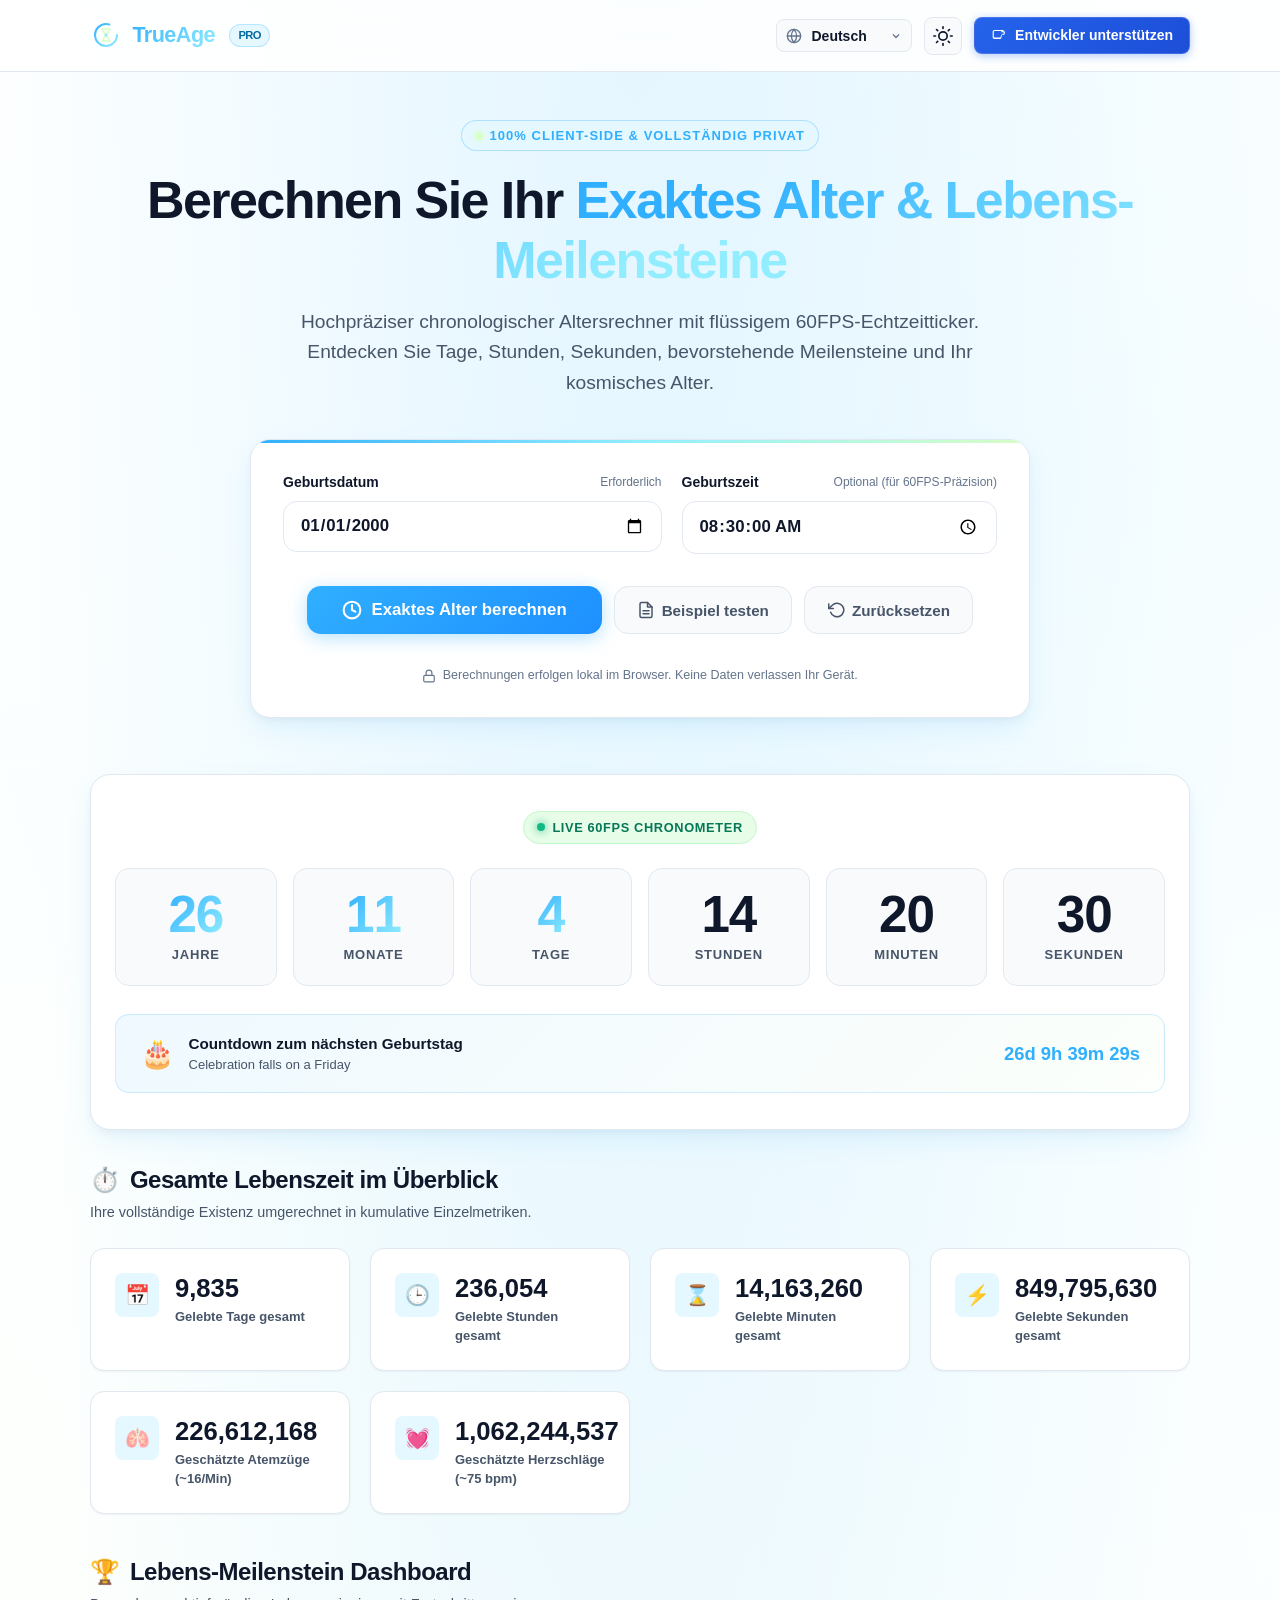
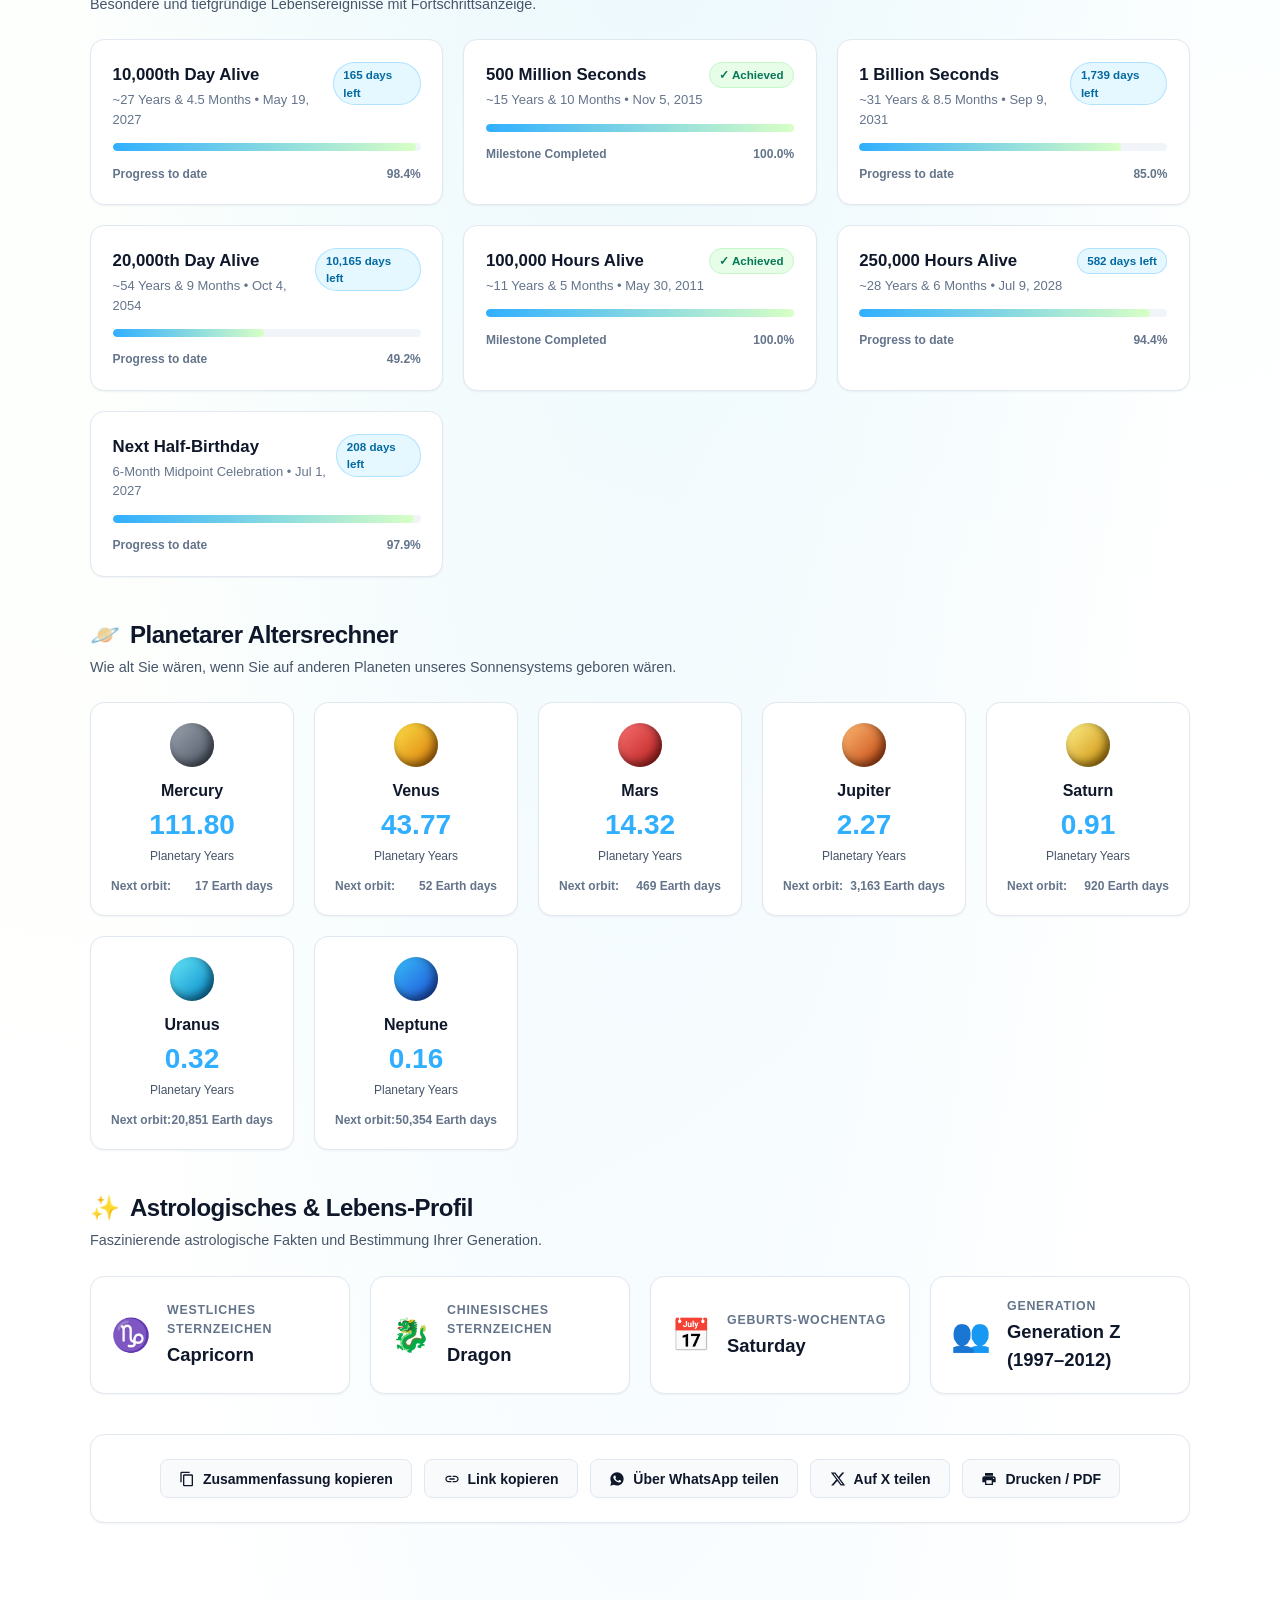
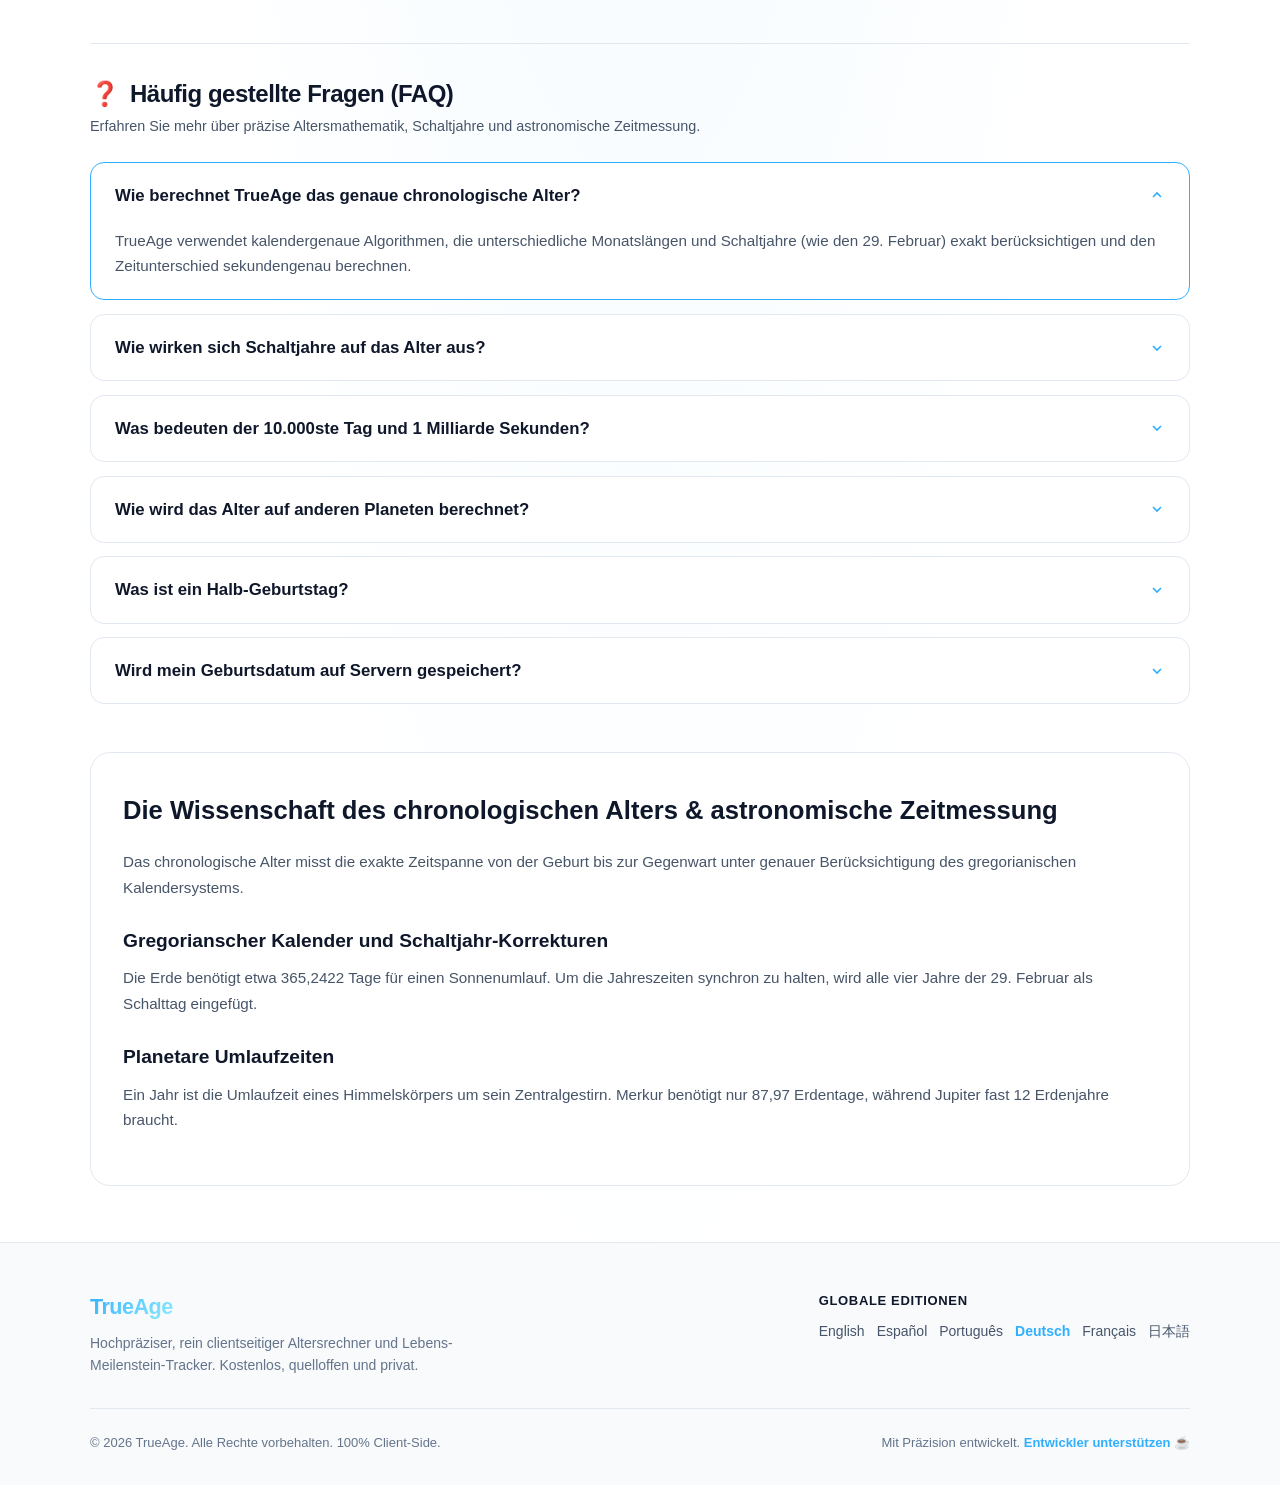
==== de/index.html @ 78dac6cf "initial commit" ====
<!DOCTYPE html>
<html lang="de" data-theme="dark">
<head>
  <meta charset="UTF-8">
  <meta name="viewport" content="width=device-width, initial-scale=1.0, viewport-fit=cover">
  
  <script>
    (function() {
      try {
        const storedTheme = localStorage.getItem('trueage_theme');
        const prefersDark = window.matchMedia('(prefers-color-scheme: dark)').matches;
        const theme = storedTheme || (prefersDark ? 'dark' : 'light');
        document.documentElement.setAttribute('data-theme', theme);
      } catch (e) {
        document.documentElement.setAttribute('data-theme', 'dark');
      }
    })();
  </script>

  <!-- Google tag (gtag.js) -->
  <script async src="https://www.googletagmanager.com/gtag/js?id=G-33C0NN52K8"></script>
  <script>
    window.dataLayer = window.dataLayer || [];
    function gtag(){dataLayer.push(arguments);}
    gtag('js', new Date());

    gtag('config', 'G-33C0NN52K8');
  </script>

  <title>TrueAge | Exakter Altersrechner, 60FPS Live-Zähler & Meilenstein-Tracker</title>
  <meta name="title" content="TrueAge | Exakter Altersrechner, 60FPS Live-Zähler & Meilenstein-Tracker">
  <meta name="description" content="Berechnen Sie Ihr genaues Alter sekundengenau mit einem flüssigen 60FPS-Echtzeitzähler. Verfolgen Sie Ihren nächsten Geburtstag, den 10.000sten Tag, 1 Milliarde Sekunden und Ihr Alter auf Mars & Jupiter.">
  <meta name="keywords" content="exakter altersrechner, echtzeit alterszähler, chronologisches alter, wie alt bin ich, meilenstein tracker, alter auf dem mars, 10000 tage gelebt">
  <meta name="author" content="Kishara Dilshan">
  <meta name="robots" content="index, follow, max-snippet:-1, max-image-preview:large, max-video-preview:-1">

  <link rel="canonical" href="https://trueage.github.io/de/">
  <link rel="alternate" hreflang="x-default" href="https://trueage.github.io/">
  <link rel="alternate" hreflang="en" href="https://trueage.github.io/">
  <link rel="alternate" hreflang="es" href="https://trueage.github.io/es/">
  <link rel="alternate" hreflang="pt" href="https://trueage.github.io/pt/">
  <link rel="alternate" hreflang="de" href="https://trueage.github.io/de/">
  <link rel="alternate" hreflang="fr" href="https://trueage.github.io/fr/">
  <link rel="alternate" hreflang="ja" href="https://trueage.github.io/ja/">
  <!-- Preconnect to Cloudinary CDN -->
  <link rel="preconnect" href="https://res.cloudinary.com" crossorigin>
  <link rel="dns-prefetch" href="https://res.cloudinary.com">

  <!-- Open Graph / Facebook -->
  <meta property="og:type" content="website">
  <meta property="og:url" content="https://trueage.github.io/de/">
  <meta property="og:title" content="TrueAge | Exakter Altersrechner & Lebens-Meilensteine">
  <meta property="og:description" content="Entdecken Sie Ihr genaues Alter in Echtzeit mit 60FPS Live-Zähler. Verfolgen Sie Lebensmeilensteine und Ihr kosmisches Alter.">
  <meta property="og:image" content="https://res.cloudinary.com/dpx6w78bt/image/upload/f_auto/q_auto/v1786342039/Online_Tool_rc1ybr.png">
  <meta property="og:image:secure_url" content="https://res.cloudinary.com/dpx6w78bt/image/upload/f_auto/q_auto/v1786342039/Online_Tool_rc1ybr.png">
  <meta property="og:image:type" content="image/png">
  <meta property="og:image:width" content="1200">
  <meta property="og:image:height" content="630">
  <meta property="og:image:alt" content="TrueAge - Exakter Altersrechner & Lebens-Meilensteine">
  <meta property="og:site_name" content="TrueAge">
  <meta property="og:locale" content="de_DE">

  <!-- Twitter Card -->
  <meta name="twitter:card" content="summary_large_image">
  <meta name="twitter:url" content="https://trueage.github.io/de/">
  <meta name="twitter:title" content="TrueAge | Exakter Altersrechner & Lebens-Meilensteine">
  <meta name="twitter:description" content="Berechnen Sie Ihr genaues Alter sekundengenau mit einem flüssigen 60FPS-Ticker. 100% lokal im Browser.">
  <meta name="twitter:image" content="https://res.cloudinary.com/dpx6w78bt/image/upload/f_auto/q_auto/v1786342039/Online_Tool_rc1ybr.png">
  <meta name="twitter:image:alt" content="TrueAge - Exakter Altersrechner & Lebens-Meilensteine">

  <!-- Favicon & PWA App Icons -->
  <link rel="icon" type="image/svg+xml" href="../favicon.svg">
  <link rel="apple-touch-icon" href="../favicon.svg">
  <meta name="theme-color" content="#020617" media="(prefers-color-scheme: dark)">
  <meta name="theme-color" content="#FFFFFF" media="(prefers-color-scheme: light)">
  <meta name="mobile-web-app-capable" content="yes">
  <meta name="apple-mobile-web-app-capable" content="yes">
  <meta name="apple-mobile-web-app-status-bar-style" content="black-translucent">
  <meta name="format-detection" content="telephone=no">

  <!-- Stylesheet -->
  <link rel="stylesheet" href="../style.css">

  <!-- JSON-LD Structured Data: BreadcrumbList -->
  <script type="application/ld+json" id="schema-breadcrumb">
  {
    "@context": "https://schema.org",
    "@type": "BreadcrumbList",
    "itemListElement": [
      {
        "@type": "ListItem",
        "position": 1,
        "name": "Home",
        "item": "https://trueage.github.io/"
      },
      {
        "@type": "ListItem",
        "position": 2,
        "name": "Deutsch",
        "item": "https://trueage.github.io/de/"
      }
    ]
  }
  </script>

  <!-- JSON-LD Structured Data: SoftwareApplication & WebApplication -->
  <script type="application/ld+json" id="schema-webapp">
  {
    "@context": "https://schema.org",
    "@type": "SoftwareApplication",
    "name": "TrueAge Exakter Altersrechner",
    "url": "https://trueage.github.io/de/",
    "inLanguage": "de",
    "description": "Hochpräziser chronologischer Altersrechner mit flüssigem 60FPS-Echtzeitticker, Meilenstein-Dashboard und Planetenalter.",
    "applicationCategory": "UtilitiesApplication",
    "operatingSystem": "All",
    "browserRequirements": "Requires JavaScript. Requires HTML5.",
    "softwareVersion": "1.0.0",
    "image": "https://res.cloudinary.com/dpx6w78bt/image/upload/f_auto/q_auto/v1786342039/Online_Tool_rc1ybr.png",
    "screenshot": "https://res.cloudinary.com/dpx6w78bt/image/upload/f_auto/q_auto/v1786342039/Online_Tool_rc1ybr.png",
    "aggregateRating": {
      "@type": "AggregateRating",
      "ratingValue": "4.9",
      "ratingCount": "1280",
      "bestRating": "5",
      "worstRating": "1"
    },
    "offers": {
      "@type": "Offer",
      "price": "0",
      "priceCurrency": "USD"
    },
    "featureList": [
      "Echtzeit 60FPS Alterschronometer",
      "Hochpräzise Kalenderberechnung mit Schaltjahrkorrektur",
      "Lebensstatistiken: Tage, Stunden, Minuten, Sekunden",
      "Meilenstein-Tracker: 10.000ster Tag, 1 Milliarde Sekunden",
      "Kosmisches Alter auf 7 Planeten des Sonnensystems",
      "100% private clientseitige Berechnung im Browser"
    ],
    "author": {
      "@type": "Person",
      "name": "Kishara Dilshan",
      "url": "https://buymeacoffee.com/kisharadilz"
    }
  }
  </script>

  <script type="application/ld+json" id="schema-faq">
  {
    "@context": "https://schema.org",
    "@type": "FAQPage",
    "mainEntity": [
      {
        "@type": "Question",
        "name": "Wie berechnet TrueAge das genaue chronologische Alter?",
        "acceptedAnswer": {
          "@type": "Answer",
          "text": "TrueAge verwendet kalendergenaue Algorithmen, die unterschiedliche Monatslängen und Schaltjahre (wie den 29. Februar) exakt berücksichtigen und den Zeitunterschied sekundengenau berechnen."
        }
      },
      {
        "@type": "Question",
        "name": "Wie wirken sich Schaltjahre auf das Alter aus?",
        "acceptedAnswer": {
          "@type": "Answer",
          "text": "Ein normales Jahr hat 365 Tage, ein Schaltjahr 366 Tage. TrueAge ermittelt exakt, ob Schaltjahre durchlaufen wurden, und passt die Monatsdifferenzen an."
        }
      },
      {
        "@type": "Question",
        "name": "Was bedeuten der 10.000ste Tag und 1 Milliarde Sekunden?",
        "acceptedAnswer": {
          "@type": "Answer",
          "text": "Ihr 10.000ster Lebenstag findet mit ca. 27 Jahren und 4,5 Monaten statt. Eine Milliarde gelebte Sekunden erreichen Sie mit ca. 31 Jahren und 8 Monaten."
        }
      },
      {
        "@type": "Question",
        "name": "Wie wird das Alter auf anderen Planeten berechnet?",
        "acceptedAnswer": {
          "@type": "Answer",
          "text": "Das planetare Alter berechnet sich aus der Umlaufzeit jedes Planeten um die Sonne im Verhältnis zur Erde. Der Mars benötigt beispielsweise 1,8808 Erdenjahre."
        }
      },
      {
        "@type": "Question",
        "name": "Was ist ein Halb-Geburtstag?",
        "acceptedAnswer": {
          "@type": "Answer",
          "text": "Ein Halb-Geburtstag findet genau 6 Kalendermonate nach Ihrem Geburtstag statt und bietet einen schönen Anlass für eine Halbjahresfeier."
        }
      },
      {
        "@type": "Question",
        "name": "Wird mein Geburtsdatum auf Servern gespeichert?",
        "acceptedAnswer": {
          "@type": "Answer",
          "text": "Nein. TrueAge arbeitet zu 100% im Browser. Keine persönlichen Angaben verlassen Ihr Gerät."
        }
      }
    ]
  }
  </script>
</head>
<body>

  <header class="site-header">
    <div class="container nav-container">
      <a href="../" class="brand-link" aria-label="TrueAge Startseite">
        <svg class="brand-icon" viewBox="0 0 64 64" fill="none" xmlns="http://www.w3.org/2000/svg">
          <circle cx="32" cy="32" r="22" stroke="url(#navBrandGrad)" stroke-width="4" stroke-linecap="round" stroke-dasharray="110 30"/>
          <path d="M24 20H40L33 31C32.5 31.7 32.5 32.3 33 33L40 44H24L31 33C31.5 32.3 31.5 31.7 31 31L24 20Z" stroke="#D8FFC5" stroke-width="3" stroke-linejoin="round"/>
          <circle cx="32" cy="32" r="3" fill="#92EEFF"/>
          <defs>
            <linearGradient id="navBrandGrad" x1="0%" y1="0%" x2="100%" y2="100%">
              <stop offset="0%" stop-color="#30AFFF"/>
              <stop offset="100%" stop-color="#92EEFF"/>
            </linearGradient>
          </defs>
        </svg>
        <span class="brand-title">TrueAge</span>
        <span class="brand-badge">PRO</span>
      </a>

      <div class="nav-actions">
        <div class="lang-dropdown-wrapper" title="Sprache wählen">
          <svg class="lang-globe-icon" viewBox="0 0 24 24" fill="none" stroke="currentColor" stroke-width="2" stroke-linecap="round" stroke-linejoin="round">
            <circle cx="12" cy="12" r="10"></circle>
            <line x1="2" y1="12" x2="22" y2="12"></line>
            <path d="M12 2a15.3 15.3 0 0 1 4 10 15.3 15.3 0 0 1-4 10 15.3 15.3 0 0 1-4-10 15.3 15.3 0 0 1 4-10z"></path>
          </svg>
          <select id="langSelect" class="lang-select" aria-label="Sprache wählen">
            <option value="en">English</option>
            <option value="es">Español</option>
            <option value="pt">Português</option>
            <option value="de" selected>Deutsch</option>
            <option value="fr">Français</option>
            <option value="ja">日本語</option>
          </select>
          <svg class="lang-arrow" viewBox="0 0 24 24" fill="none" stroke="currentColor" stroke-width="2.5">
            <polyline points="6 9 12 15 18 9"></polyline>
          </svg>
        </div>

        <button id="themeToggleBtn" class="theme-toggle-btn" aria-label="Design umschalten" title="Design umschalten">
          <svg class="icon-sun" width="20" height="20" viewBox="0 0 24 24" fill="none" stroke="currentColor" stroke-width="2" stroke-linecap="round" stroke-linejoin="round">
            <circle cx="12" cy="12" r="5"></circle>
            <line x1="12" y1="1" x2="12" y2="3"></line>
            <line x1="12" y1="21" x2="12" y2="23"></line>
            <line x1="4.22" y1="4.22" x2="5.64" y2="5.64"></line>
            <line x1="18.36" y1="18.36" x2="19.78" y2="19.78"></line>
            <line x1="1" y1="12" x2="3" y2="12"></line>
            <line x1="21" y1="12" x2="23" y2="12"></line>
            <line x1="4.22" y1="19.78" x2="5.64" y2="18.36"></line>
            <line x1="18.36" y1="5.64" x2="19.78" y2="4.22"></line>
          </svg>
          <svg class="icon-moon" width="20" height="20" viewBox="0 0 24 24" fill="none" stroke="currentColor" stroke-width="2" stroke-linecap="round" stroke-linejoin="round">
            <path d="M21 12.79A9 9 0 1 1 11.21 3 7 7 0 0 0 21 12.79z"></path>
          </svg>
        </button>

        <a href="https://buymeacoffee.com/kisharadilz" target="_blank" rel="noopener noreferrer" class="btn-support" aria-label="Entwickler unterstützen">
          <svg viewBox="0 0 24 24">
            <path d="M20.216 6.415l-.132-.666c-.119-.597-.387-1.144-.775-1.583a4.015 4.015 0 0 0-1.745-1.127 5.097 5.097 0 0 0-2.074-.214H5.215C3.765 2.825 2.5 3.99 2.5 5.44v8.326c0 1.45 1.265 2.615 2.715 2.615h7.828c1.368 0 2.496-.98 2.686-2.316l.487-3.418h1.831c1.232 0 2.29-.838 2.535-2.031l.634-3.197a2.532 2.532 0 0 0-.000-1.004zm-3.528 3.791h-1.63l-.442 3.097a1.008 1.008 0 0 1-1.002.871H5.215a1.01 1.01 0 0 1-1.01-1.01V5.44a1.01 1.01 0 0 1 1.01-1.01h9.324c.732 0 1.343.518 1.472 1.24l.677 4.536zm2.036-1.077c-.082.404-.442.687-.855.687h-.764l-.568-3.811h1.332c.504 0 .937.362 1.012.862l.143.719-.300 1.543z"/>
          </svg>
          <span data-i18n="support_btn">Entwickler unterstützen</span>
        </a>
      </div>
    </div>
  </header>

  <main class="container">
    <section class="hero-section" aria-labelledby="heroTitle">
      <div class="hero-tag">
        <span class="pulse-dot"></span>
        <span data-i18n="tag_badge">100% Client-Side & Vollständig Privat</span>
      </div>

      <h1 id="heroTitle" class="hero-title">
        <span data-i18n="hero_title_prefix">Berechnen Sie Ihr</span> 
        <span class="text-gradient" data-i18n="hero_title_gradient">Exaktes Alter & Lebens-Meilensteine</span>
      </h1>

      <p class="hero-subtitle" data-i18n="hero_subtitle">
        Hochpräziser chronologischer Altersrechner mit flüssigem 60FPS-Echtzeitticker. Entdecken Sie Tage, Stunden, Sekunden, bevorstehende Meilensteine und Ihr kosmisches Alter.
      </p>

      <div class="calc-card">
        <form id="ageForm" class="calc-form" onsubmit="event.preventDefault();">
          <div class="input-grid">
            <div class="input-group">
              <label for="dob" class="input-label">
                <span data-i18n="label_dob">Geburtsdatum</span>
                <span class="label-sub" data-i18n="label_required">Erforderlich</span>
              </label>
              <input type="date" id="dob" class="custom-input" required aria-required="true">
            </div>

            <div class="input-group">
              <label for="birthTime" class="input-label">
                <span data-i18n="label_time">Geburtszeit</span>
                <span class="label-sub" data-i18n="label_optional">Optional (für 60FPS-Präzision)</span>
              </label>
              <input type="time" id="birthTime" class="custom-input" step="1" value="00:00:00">
            </div>
          </div>

          <div class="calc-actions">
            <button type="submit" id="btnCalculate" class="btn-primary">
              <svg width="20" height="20" viewBox="0 0 24 24" fill="none" stroke="currentColor" stroke-width="2.5" stroke-linecap="round" stroke-linejoin="round">
                <circle cx="12" cy="12" r="10"></circle>
                <polyline points="12 6 12 12 16 14"></polyline>
              </svg>
              <span data-i18n="btn_calculate">Exaktes Alter berechnen</span>
            </button>

            <button type="button" id="btnExample" class="btn-secondary">
              <svg width="18" height="18" viewBox="0 0 24 24" fill="none" stroke="currentColor" stroke-width="2" stroke-linecap="round" stroke-linejoin="round">
                <path d="M14 2H6a2 2 0 0 0-2 2v16a2 2 0 0 0 2 2h12a2 2 0 0 0 2-2V8z"></path>
                <polyline points="14 2 14 8 20 8"></polyline>
                <line x1="16" y1="13" x2="8" y2="13"></line>
                <line x1="16" y1="17" x2="8" y2="17"></line>
              </svg>
              <span data-i18n="btn_example">Beispiel testen</span>
            </button>

            <button type="button" id="btnReset" class="btn-secondary" title="Zurücksetzen">
              <svg width="18" height="18" viewBox="0 0 24 24" fill="none" stroke="currentColor" stroke-width="2" stroke-linecap="round" stroke-linejoin="round">
                <polyline points="1 4 1 10 7 10"></polyline>
                <path d="M3.51 15a9 9 0 1 0 2.13-9.36L1 10"></path>
              </svg>
              <span data-i18n="btn_reset">Zurücksetzen</span>
            </button>
          </div>

          <p class="calc-privacy-note">
            <svg width="14" height="14" viewBox="0 0 24 24" fill="none" stroke="currentColor" stroke-width="2" stroke-linecap="round" stroke-linejoin="round">
              <rect x="3" y="11" width="18" height="11" rx="2" ry="2"></rect>
              <path d="M7 11V7a5 5 0 0 1 10 0v4"></path>
            </svg>
            <span data-i18n="privacy_note">Berechnungen erfolgen lokal im Browser. Keine Daten verlassen Ihr Gerät.</span>
          </p>
        </form>
      </div>
    </section>

    <!-- Results Container -->
    <div id="resultsContainer" class="results-section" aria-live="polite">
      <section class="live-counter-card" aria-label="Echtzeit-Alterszähler">
        <div class="live-badge-wrapper">
          <div class="live-badge">
            <span class="live-dot"></span>
            <span data-i18n="live_ticking">Live 60FPS Chronometer</span>
          </div>
        </div>

        <div class="live-grid">
          <div class="digital-card highlight">
            <div id="valYears" class="digital-val">--</div>
            <div class="digital-label" data-i18n="unit_years">Jahre</div>
          </div>
          <div class="digital-card highlight">
            <div id="valMonths" class="digital-val">--</div>
            <div class="digital-label" data-i18n="unit_months">Monate</div>
          </div>
          <div class="digital-card highlight">
            <div id="valDays" class="digital-val">--</div>
            <div class="digital-label" data-i18n="unit_days">Tage</div>
          </div>
          <div class="digital-card">
            <div id="valHours" class="digital-val">--</div>
            <div class="digital-label" data-i18n="unit_hours">Stunden</div>
          </div>
          <div class="digital-card">
            <div id="valMinutes" class="digital-val">--</div>
            <div class="digital-label" data-i18n="unit_minutes">Minuten</div>
          </div>
          <div class="digital-card">
            <div id="valSeconds" class="digital-val">--</div>
            <div class="digital-label" data-i18n="unit_seconds">Sekunden</div>
          </div>
        </div>

        <div class="bday-banner">
          <div class="bday-info">
            <span class="bday-icon">🎂</span>
            <div>
              <div class="bday-title" data-i18n="bday_next_title">Countdown zum nächsten Geburtstag</div>
              <div class="bday-subtitle" id="valNextBdayDay">Feiertag in Kürze</div>
            </div>
          </div>
          <div class="bday-countdown" id="valNextBdayCountdown">-- Tage, -- Stunden</div>
        </div>
      </section>

      <!-- Total Time Alive Breakdown Section -->
      <section class="stats-section" aria-labelledby="statsTitle">
        <div class="section-header">
          <h2 id="statsTitle" class="section-title">
            <span>⏱️</span>
            <span data-i18n="title_total_alive">Gesamte Lebenszeit im Überblick</span>
          </h2>
          <p class="section-desc" data-i18n="desc_total_alive">Ihre vollständige Existenz umgerechnet in kumulative Einzelmetriken.</p>
        </div>

        <div class="stats-grid">
          <div class="stat-card">
            <div class="stat-icon">📅</div>
            <div class="stat-content">
              <div id="statTotalDays" class="stat-val">--</div>
              <div class="stat-label" data-i18n="stat_days">Gelebte Tage gesamt</div>
            </div>
          </div>

          <div class="stat-card">
            <div class="stat-icon">🕒</div>
            <div class="stat-content">
              <div id="statTotalHours" class="stat-val">--</div>
              <div class="stat-label" data-i18n="stat_hours">Gelebte Stunden gesamt</div>
            </div>
          </div>

          <div class="stat-card">
            <div class="stat-icon">⌛</div>
            <div class="stat-content">
              <div id="statTotalMinutes" class="stat-val">--</div>
              <div class="stat-label" data-i18n="stat_minutes">Gelebte Minuten gesamt</div>
            </div>
          </div>

          <div class="stat-card">
            <div class="stat-icon">⚡</div>
            <div class="stat-content">
              <div id="statTotalSeconds" class="stat-val">--</div>
              <div class="stat-label" data-i18n="stat_seconds">Gelebte Sekunden gesamt</div>
            </div>
          </div>

          <div class="stat-card">
            <div class="stat-icon">🫁</div>
            <div class="stat-content">
              <div id="statTotalBreaths" class="stat-val">--</div>
              <div class="stat-label" data-i18n="stat_breaths">Geschätzte Atemzüge (~16/Min)</div>
            </div>
          </div>

          <div class="stat-card">
            <div class="stat-icon">💓</div>
            <div class="stat-content">
              <div id="statTotalHeartbeats" class="stat-val">--</div>
              <div class="stat-label" data-i18n="stat_heartbeats">Geschätzte Herzschläge (~75 bpm)</div>
            </div>
          </div>
        </div>
      </section>

      <!-- Milestone Dashboard Section -->
      <section class="milestones-section" aria-labelledby="milestonesTitle">
        <div class="section-header">
          <h2 id="milestonesTitle" class="section-title">
            <span>🏆</span>
            <span data-i18n="title_milestones">Lebens-Meilenstein Dashboard</span>
          </h2>
          <p class="section-desc" data-i18n="desc_milestones">Besondere und tiefgründige Lebensereignisse mit Fortschrittsanzeige.</p>
        </div>

        <div class="milestones-grid" id="milestonesGrid"></div>
      </section>

      <!-- Planetary Age Grid Section -->
      <section class="planets-section" aria-labelledby="planetsTitle">
        <div class="section-header">
          <h2 id="planetsTitle" class="section-title">
            <span>🪐</span>
            <span data-i18n="title_planets">Planetarer Altersrechner</span>
          </h2>
          <p class="section-desc" data-i18n="desc_planets">Wie alt Sie wären, wenn Sie auf anderen Planeten unseres Sonnensystems geboren wären.</p>
        </div>

        <div class="planets-grid" id="planetsGrid"></div>
      </section>

      <!-- Astrological & Life Profile Section -->
      <section class="profile-section" aria-labelledby="profileTitle">
        <div class="section-header">
          <h2 id="profileTitle" class="section-title">
            <span>✨</span>
            <span data-i18n="title_profile">Astrologisches & Lebens-Profil</span>
          </h2>
          <p class="section-desc" data-i18n="desc_profile">Faszinierende astrologische Fakten und Bestimmung Ihrer Generation.</p>
        </div>

        <div class="profile-grid">
          <div class="profile-card">
            <div class="profile-icon" id="iconZodiac">♈</div>
            <div>
              <div class="profile-title" data-i18n="prof_zodiac">Westliches Sternzeichen</div>
              <div id="valZodiacSign" class="profile-value">--</div>
            </div>
          </div>

          <div class="profile-card">
            <div class="profile-icon" id="iconChineseZodiac">🐉</div>
            <div>
              <div class="profile-title" data-i18n="prof_chinese">Chinesisches Sternzeichen</div>
              <div id="valChineseZodiac" class="profile-value">--</div>
            </div>
          </div>

          <div class="profile-card">
            <div class="profile-icon">📅</div>
            <div>
              <div class="profile-title" data-i18n="prof_dayborn">Geburts-Wochentag</div>
              <div id="valDayBorn" class="profile-value">--</div>
            </div>
          </div>

          <div class="profile-card">
            <div class="profile-icon">👥</div>
            <div>
              <div class="profile-title" data-i18n="prof_generation">Generation</div>
              <div id="valGeneration" class="profile-value">--</div>
            </div>
          </div>
        </div>
      </section>

      <!-- Action Toolbar -->
      <div class="toolbar-section">
        <button id="btnCopySummary" class="btn-tool" title="Zusammenfassung kopieren">
          <svg viewBox="0 0 24 24"><path d="M16 1H4c-1.1 0-2 .9-2 2v14h2V3h12V1zm3 4H8c-1.1 0-2 .9-2 2v14c0 1.1.9 2 2 2h11c1.1 0 2-.9 2-2V7c0-1.1-.9-2-2-2zm0 16H8V7h11v14z"/></svg>
          <span data-i18n="tool_copy_summary">Zusammenfassung kopieren</span>
        </button>

        <button id="btnCopyLink" class="btn-tool" title="Teilbaren Link kopieren">
          <svg viewBox="0 0 24 24"><path d="M3.9 12c0-1.71 1.39-3.1 3.1-3.1h4V7H7c-2.76 0-5 2.24-5 5s2.24 5 5 5h4v-1.9H7c-1.71 0-3.1-1.39-3.1-3.1zM8 13h8v-2H8v2zm9-6h-4v1.9h4c1.71 0 3.1 1.39 3.1 3.1s-1.39 3.1-3.1 3.1h-4V17h4c2.76 0 5-2.24 5-5s-2.24-5-5-5z"/></svg>
          <span data-i18n="tool_copy_link">Link kopieren</span>
        </button>

        <button id="btnShareWhatsApp" class="btn-tool" title="Über WhatsApp teilen">
          <svg viewBox="0 0 24 24"><path d="M12.04 2c-5.46 0-9.91 4.45-9.91 9.91 0 1.75.46 3.45 1.32 4.95L2.05 22l5.25-1.38c1.45.79 3.08 1.21 4.74 1.21 5.46 0 9.91-4.45 9.91-9.91 0-5.46-4.45-9.92-9.91-9.92zm5.78 14.01c-.24.68-1.4 1.26-1.92 1.34-.52.07-1.19.1-3.41-.82-2.84-1.18-4.66-4.06-4.8-4.25-.14-.19-1.15-1.53-1.15-2.92 0-1.39.73-2.07.99-2.35.26-.28.57-.35.76-.35.19 0 .38 0 .55.01.18.01.42-.07.66.5.24.58.82 2 .89 2.15.07.14.12.31.02.5-.1.19-.15.31-.3.48-.14.17-.3.38-.43.51-.14.14-.29.3-.12.59.17.28.75 1.24 1.61 2 1.11.98 2.04 1.29 2.33 1.43.28.14.45.12.62-.07.17-.19.73-.85.92-1.14.19-.29.38-.24.64-.14.26.1 1.65.78 1.93.92.28.14.47.21.54.33.07.12.07.69-.17 1.37z"/></svg>
          <span data-i18n="tool_share_whatsapp">Über WhatsApp teilen</span>
        </button>

        <button id="btnShareTwitter" class="btn-tool" title="Auf X teilen">
          <svg viewBox="0 0 24 24"><path d="M18.244 2.25h3.308l-7.227 8.26 8.502 11.24H16.17l-5.214-6.817L4.99 21.75H1.68l7.73-8.835L1.254 2.25H8.08l4.713 6.231zm-1.161 17.52h1.833L7.084 4.126H5.117z"/></svg>
          <span data-i18n="tool_share_twitter">Auf X teilen</span>
        </button>

        <button id="btnPrint" class="btn-tool" title="Drucken oder als PDF speichern">
          <svg viewBox="0 0 24 24"><path d="M19 8H5c-1.66 0-3 1.34-3 3v6h4v4h12v-4h4v-6c0-1.66-1.34-3-3-3zm-3 11H8v-5h8v5zm3-7c-.55 0-1-.45-1-1s.45-1 1-1 1 .45 1 1-.45 1-1 1zm-1-9H6v4h12V3z"/></svg>
          <span data-i18n="tool_print">Drucken / PDF</span>
        </button>
      </div>
    </div>

    <!-- SEO Content & FAQ Section -->
    <section class="seo-section" aria-labelledby="faqTitle">
      <div class="section-header">
        <h2 id="faqTitle" class="section-title">
          <span>❓</span>
          <span data-i18n="title_faq">Häufig gestellte Fragen (FAQ)</span>
        </h2>
        <p class="section-desc" data-i18n="desc_faq">Erfahren Sie mehr über präzise Altersmathematik, Schaltjahre und astronomische Zeitmessung.</p>
      </div>

      <div class="faq-list">
        <details class="faq-item" open>
          <summary class="faq-question">
            <span data-i18n="faq_q1">Wie berechnet TrueAge das genaue chronologische Alter?</span>
            <svg class="faq-arrow" viewBox="0 0 24 24" fill="none" stroke="currentColor" stroke-width="2.5"><polyline points="6 9 12 15 18 9"></polyline></svg>
          </summary>
          <div class="faq-answer">
            <p data-i18n="faq_a1">TrueAge verwendet kalendergenaue Algorithmen, die unterschiedliche Monatslängen und Schaltjahre (wie den 29. Februar) exakt berücksichtigen und den Zeitunterschied sekundengenau berechnen.</p>
          </div>
        </details>

        <details class="faq-item">
          <summary class="faq-question">
            <span data-i18n="faq_q2">Wie wirken sich Schaltjahre auf das Alter aus?</span>
            <svg class="faq-arrow" viewBox="0 0 24 24" fill="none" stroke="currentColor" stroke-width="2.5"><polyline points="6 9 12 15 18 9"></polyline></svg>
          </summary>
          <div class="faq-answer">
            <p data-i18n="faq_a2">Ein normales Jahr hat 365 Tage, ein Schaltjahr 366 Tage. TrueAge ermittelt exakt, ob Schaltjahre durchlaufen wurden, und passt die Monatsdifferenzen an.</p>
          </div>
        </details>

        <details class="faq-item">
          <summary class="faq-question">
            <span data-i18n="faq_q3">Was bedeuten der 10.000ste Tag und 1 Milliarde Sekunden?</span>
            <svg class="faq-arrow" viewBox="0 0 24 24" fill="none" stroke="currentColor" stroke-width="2.5"><polyline points="6 9 12 15 18 9"></polyline></svg>
          </summary>
          <div class="faq-answer">
            <p data-i18n="faq_a3">Ihr 10.000ster Lebenstag findet mit ca. 27 Jahren und 4,5 Monaten statt. Eine Milliarde gelebte Sekunden erreichen Sie mit ca. 31 Jahren und 8 Monaten.</p>
          </div>
        </details>

        <details class="faq-item">
          <summary class="faq-question">
            <span data-i18n="faq_q4">Wie wird das Alter auf anderen Planeten berechnet?</span>
            <svg class="faq-arrow" viewBox="0 0 24 24" fill="none" stroke="currentColor" stroke-width="2.5"><polyline points="6 9 12 15 18 9"></polyline></svg>
          </summary>
          <div class="faq-answer">
            <p data-i18n="faq_a4">Das planetare Alter berechnet sich aus der Umlaufzeit jedes Planeten um die Sonne im Verhältnis zur Erde. Der Mars benötigt beispielsweise 1,8808 Erdenjahre.</p>
          </div>
        </details>

        <details class="faq-item">
          <summary class="faq-question">
            <span data-i18n="faq_q5">Was ist ein Halb-Geburtstag?</span>
            <svg class="faq-arrow" viewBox="0 0 24 24" fill="none" stroke="currentColor" stroke-width="2.5"><polyline points="6 9 12 15 18 9"></polyline></svg>
          </summary>
          <div class="faq-answer">
            <p data-i18n="faq_a5">Ein Halb-Geburtstag findet genau 6 Kalendermonate nach Ihrem Geburtstag statt und bietet einen schönen Anlass für eine Halbjahresfeier.</p>
          </div>
        </details>

        <details class="faq-item">
          <summary class="faq-question">
            <span data-i18n="faq_q6">Wird mein Geburtsdatum auf Servern gespeichert?</span>
            <svg class="faq-arrow" viewBox="0 0 24 24" fill="none" stroke="currentColor" stroke-width="2.5"><polyline points="6 9 12 15 18 9"></polyline></svg>
          </summary>
          <div class="faq-answer">
            <p data-i18n="faq_a6">Nein. TrueAge arbeitet zu 100% im Browser. Keine persönlichen Angaben verlassen Ihr Gerät.</p>
          </div>
        </details>
      </div>

      <article class="explainer-article">
        <h2 data-i18n="art_title">Die Wissenschaft des chronologischen Alters & astronomische Zeitmessung</h2>
        <p data-i18n="art_p1">Das chronologische Alter misst die exakte Zeitspanne von der Geburt bis zur Gegenwart unter genauer Berücksichtigung des gregorianischen Kalendersystems.</p>
        
        <h3 data-i18n="art_h2_1">Gregorianscher Kalender und Schaltjahr-Korrekturen</h3>
        <p data-i18n="art_p2">Die Erde benötigt etwa 365,2422 Tage für einen Sonnenumlauf. Um die Jahreszeiten synchron zu halten, wird alle vier Jahre der 29. Februar als Schalttag eingefügt.</p>

        <h3 data-i18n="art_h2_2">Planetare Umlaufzeiten</h3>
        <p data-i18n="art_p3">Ein Jahr ist die Umlaufzeit eines Himmelskörpers um sein Zentralgestirn. Merkur benötigt nur 87,97 Erdentage, während Jupiter fast 12 Erdenjahre braucht.</p>
      </article>
    </section>
  </main>

  <footer class="site-footer">
    <div class="container">
      <div class="footer-top">
        <div class="footer-brand">
          <a href="../" class="brand-link">
            <span class="brand-title">TrueAge</span>
          </a>
          <p data-i18n="footer_desc">Hochpräziser, rein clientseitiger Altersrechner und Lebens-Meilenstein-Tracker. Kostenlos, quelloffen und privat.</p>
        </div>

        <div class="footer-locales">
          <div class="locale-title" data-i18n="footer_languages">Globale Editionen</div>
          <div class="locale-links">
            <a href="../" class="locale-link">English</a>
            <a href="../es/" class="locale-link">Español</a>
            <a href="../pt/" class="locale-link">Português</a>
            <a href="./" class="locale-link active">Deutsch</a>
            <a href="../fr/" class="locale-link">Français</a>
            <a href="../ja/" class="locale-link">日本語</a>
          </div>
        </div>
      </div>

      <div class="footer-bottom">
        <div>
          &copy; <span id="currentYear">2026</span> TrueAge. Alle Rechte vorbehalten. 100% Client-Side.
        </div>
        <div class="footer-credit">
          Mit Präzision entwickelt. <a href="https://buymeacoffee.com/kisharadilz" target="_blank" rel="noopener noreferrer">Entwickler unterstützen ☕</a>
        </div>
      </div>
    </div>
  </footer>

  <script src="../i18n.js"></script>
  <script src="../app.js"></script>
</body>
</html>
---- style.css ----
/* ==========================================================================
   TrueAge | Exact Age Calculator & Milestone Tracker
   Design System & Style Engine
   Brand Palette: #30AFFF, #92EEFF, #D8FFC5, #C4F7CA
   ========================================================================== */

/* --------------------------------------------------------------------------
   1. CSS Custom Properties / Design Tokens
   -------------------------------------------------------------------------- */
:root {
  /* Brand Core Palette */
  --brand-primary: #30AFFF;
  --brand-cyan: #92EEFF;
  --brand-mint: #D8FFC5;
  --brand-pastel-mint: #C4F7CA;

  /* Extended Accents */
  --brand-primary-hover: #1e99e8;
  --brand-primary-deep: #1d7ec2;
  --brand-cyan-deep: #0ea5e9;
  --brand-mint-dark: #15803d;
  --brand-mint-glow: rgba(216, 255, 197, 0.45);
  --brand-blue-glow: rgba(48, 175, 255, 0.28);
  --cta-financial: #2563EB;
  --cta-financial-hover: #1D4ED8;

  /* Light Theme (Default Root) */
  --bg-base: #FFFFFF;
  --bg-subtle: #F8FAFC;
  --bg-card: #FFFFFF;
  --bg-card-alt: #F1F5F9;
  --bg-input: #FFFFFF;
  --bg-nav: rgba(255, 255, 255, 0.85);

  --text-primary: #0F172A;
  --text-secondary: #475569;
  --text-muted: #64748B;
  --text-on-accent: #FFFFFF;
  --text-on-mint: #064E3B;

  --border-light: #E2E8F0;
  --border-card: #E2E8F0;
  --border-focus: #30AFFF;

  --badge-bg: #E6F8FF;
  --badge-text: #0369A1;
  --badge-mint-bg: #E8FDE8;
  --badge-mint-text: #047857;

  --shadow-sm: 0 1px 2px rgba(15, 23, 42, 0.05);
  --shadow-md: 0 4px 14px -1px rgba(15, 23, 42, 0.08), 0 2px 6px -1px rgba(15, 23, 42, 0.04);
  --shadow-lg: 0 12px 28px -4px rgba(48, 175, 255, 0.12), 0 4px 10px -2px rgba(15, 23, 42, 0.05);
  --shadow-glow: 0 0 24px rgba(48, 175, 255, 0.2);

  /* Layout & Sizing */
  --container-max: 1140px;
  --nav-height: 72px;
  --radius-sm: 8px;
  --radius-md: 14px;
  --radius-lg: 20px;
  --radius-pill: 9999px;

  /* Transitions */
  --transition-fast: 0.15s ease;
  --transition-normal: 0.25s cubic-bezier(0.16, 1, 0.3, 1);
  --transition-smooth: 0.4s cubic-bezier(0.16, 1, 0.3, 1);

  /* Font Families */
  --font-sans: -apple-system, BlinkMacSystemFont, "Segoe UI", Roboto, "Helvetica Neue", Arial, sans-serif;
  --font-mono: ui-monospace, SFMono-Regular, Menlo, Monaco, Consolas, "Liberation Mono", "Courier New", monospace;
}

/* --------------------------------------------------------------------------
   2. Dark Theme Tokens
   -------------------------------------------------------------------------- */
[data-theme="dark"] {
  --bg-base: #020617;
  --bg-subtle: #0B1120;
  --bg-card: rgba(15, 23, 42, 0.88);
  --bg-card-alt: #1E293B;
  --bg-input: #0F172A;
  --bg-nav: rgba(2, 6, 23, 0.88);

  --text-primary: #F8FAFC;
  --text-secondary: #94A3B8;
  --text-muted: #64748B;
  --text-on-accent: #020617;
  --text-on-mint: #064E3B;

  --border-light: rgba(255, 255, 255, 0.08);
  --border-card: rgba(255, 255, 255, 0.1);
  --border-focus: #92EEFF;

  --badge-bg: rgba(48, 175, 255, 0.15);
  --badge-text: #92EEFF;
  --badge-mint-bg: rgba(216, 255, 197, 0.15);
  --badge-mint-text: #C4F7CA;

  --shadow-sm: 0 1px 3px rgba(0, 0, 0, 0.4);
  --shadow-md: 0 4px 16px -2px rgba(0, 0, 0, 0.5);
  --shadow-lg: 0 14px 32px -4px rgba(0, 0, 0, 0.6), 0 0 20px rgba(48, 175, 255, 0.18);
  --shadow-glow: 0 0 30px rgba(48, 175, 255, 0.28), 0 0 15px rgba(146, 238, 255, 0.15);
}

/* --------------------------------------------------------------------------
   3. Reset & Base Styles
   -------------------------------------------------------------------------- */
*, *::before, *::after {
  box-sizing: border-box;
  margin: 0;
  padding: 0;
}

html {
  font-family: var(--font-sans);
  font-size: 16px;
  line-height: 1.5;
  color: var(--text-primary);
  background-color: var(--bg-base);
  scroll-behavior: smooth;
  text-rendering: optimizeLegibility;
  -webkit-font-smoothing: antialiased;
  -moz-osx-font-smoothing: grayscale;
}

body {
  min-height: 100vh;
  display: flex;
  flex-direction: column;
  background-color: var(--bg-base);
  color: var(--text-primary);
  transition: background-color var(--transition-normal), color var(--transition-normal);
  overflow-x: hidden;
  background-image: 
    radial-gradient(ellipse at 50% -20%, rgba(48, 175, 255, 0.12), transparent 70%),
    radial-gradient(circle at 90% 10%, rgba(146, 238, 255, 0.08), transparent 40%),
    radial-gradient(circle at 10% 40%, rgba(216, 255, 197, 0.05), transparent 45%);
}

a {
  color: var(--brand-primary);
  text-decoration: none;
  transition: color var(--transition-fast);
}

a:hover {
  color: var(--brand-cyan);
}

button, input, select, textarea {
  font-family: inherit;
  font-size: inherit;
  color: inherit;
}

button {
  cursor: pointer;
  border: none;
  background: none;
}

/* Container */
.container {
  width: 100%;
  max-width: var(--container-max);
  margin-left: auto;
  margin-right: auto;
  padding-left: 1.25rem;
  padding-right: 1.25rem;
}

/* --------------------------------------------------------------------------
   4. Sticky Navigation Bar
   -------------------------------------------------------------------------- */
.site-header {
  position: sticky;
  top: 0;
  z-index: 1000;
  background-color: var(--bg-nav);
  backdrop-filter: blur(14px);
  -webkit-backdrop-filter: blur(14px);
  border-bottom: 1px solid var(--border-light);
  height: var(--nav-height);
  transition: background-color var(--transition-normal), border-color var(--transition-normal);
}

.nav-container {
  display: flex;
  align-items: center;
  justify-content: space-between;
  height: 100%;
}

.brand-link {
  display: flex;
  align-items: center;
  gap: 0.65rem;
  font-size: 1.35rem;
  font-weight: 800;
  letter-spacing: -0.025em;
  color: var(--text-primary);
}

.brand-icon {
  width: 32px;
  height: 32px;
  flex-shrink: 0;
  transition: transform var(--transition-normal);
}

.brand-link:hover .brand-icon {
  transform: rotate(180deg);
}

.brand-title {
  background: linear-gradient(135deg, var(--brand-primary), var(--brand-cyan));
  -webkit-background-clip: text;
  -webkit-text-fill-color: transparent;
  display: inline-block;
}

.brand-badge {
  font-size: 0.7rem;
  font-weight: 600;
  padding: 0.15rem 0.5rem;
  border-radius: var(--radius-pill);
  background: var(--badge-bg);
  color: var(--badge-text);
  border: 1px solid rgba(48, 175, 255, 0.25);
  margin-left: 0.25rem;
}

.nav-actions {
  display: flex;
  align-items: center;
  gap: 0.75rem;
}

/* Language Selector Dropdown */
.lang-dropdown-wrapper {
  position: relative;
  display: flex;
  align-items: center;
}

.lang-globe-icon {
  position: absolute;
  left: 0.65rem;
  top: 50%;
  transform: translateY(-50%);
  pointer-events: none;
  color: var(--text-muted);
  width: 16px;
  height: 16px;
  transition: color var(--transition-fast);
}

.lang-dropdown-wrapper:hover .lang-globe-icon,
.lang-dropdown-wrapper:focus-within .lang-globe-icon {
  color: var(--brand-primary);
}

.lang-select {
  appearance: none;
  -webkit-appearance: none;
  background-color: var(--bg-subtle);
  border: 1px solid var(--border-light);
  color: var(--text-primary);
  font-size: 0.875rem;
  font-weight: 600;
  padding: 0.45rem 1.85rem 0.45rem 2.15rem;
  border-radius: var(--radius-sm);
  cursor: pointer;
  outline: none;
  transition: all var(--transition-fast);
}

.lang-select:hover, .lang-select:focus {
  border-color: var(--brand-primary);
}

.lang-arrow {
  position: absolute;
  right: 0.65rem;
  top: 50%;
  transform: translateY(-50%);
  pointer-events: none;
  color: var(--text-muted);
  width: 12px;
  height: 12px;
}

/* Theme Toggle Button */
.theme-toggle-btn {
  display: flex;
  align-items: center;
  justify-content: center;
  width: 38px;
  height: 38px;
  border-radius: var(--radius-sm);
  background-color: var(--bg-subtle);
  border: 1px solid var(--border-light);
  color: var(--text-primary);
  transition: all var(--transition-fast);
  flex-shrink: 0;
}

.theme-toggle-btn:hover {
  background-color: var(--bg-card-alt);
  border-color: var(--brand-primary);
  color: var(--brand-primary);
}

.theme-toggle-btn .icon-moon {
  display: none;
}

[data-theme="dark"] .theme-toggle-btn .icon-sun {
  display: none;
}

[data-theme="dark"] .theme-toggle-btn .icon-moon {
  display: block;
}

/* Buy Me a Coffee Support CTA */
.btn-support {
  display: inline-flex;
  align-items: center;
  justify-content: center;
  gap: 0.5rem;
  padding: 0.45rem 1rem;
  border-radius: var(--radius-sm);
  font-size: 0.875rem;
  font-weight: 700;
  color: #FFFFFF;
  background: linear-gradient(135deg, #2563EB 0%, #1D4ED8 100%);
  border: 1px solid rgba(255, 255, 255, 0.15);
  box-shadow: 0 2px 8px rgba(37, 99, 235, 0.35);
  transition: all var(--transition-normal);
  text-decoration: none;
  white-space: nowrap;
  flex-shrink: 0;
}

.btn-support:hover {
  background: linear-gradient(135deg, #3B82F6 0%, #2563EB 100%);
  box-shadow: 0 4px 16px rgba(37, 99, 235, 0.5);
  color: #FFFFFF;
  transform: translateY(-1px);
}

.btn-support svg {
  width: 16px;
  height: 16px;
  fill: currentColor;
  flex-shrink: 0;
}

/* --------------------------------------------------------------------------
   Responsive Navigation: Tablet & Mobile Minimalist Icon Bar
   -------------------------------------------------------------------------- */
@media (max-width: 768px) {
  .nav-actions {
    gap: 0.5rem;
  }

  /* Compact Language Selector: 38x38 Icon Button with Native Overlay */
  .lang-dropdown-wrapper {
    width: 38px;
    height: 38px;
    border-radius: var(--radius-sm);
    background-color: var(--bg-subtle);
    border: 1px solid var(--border-light);
    justify-content: center;
    cursor: pointer;
    flex-shrink: 0;
    transition: all var(--transition-fast);
  }

  .lang-dropdown-wrapper:hover,
  .lang-dropdown-wrapper:focus-within {
    border-color: var(--brand-primary);
    background-color: var(--bg-card-alt);
    color: var(--brand-primary);
  }

  .lang-globe-icon {
    position: static;
    transform: none;
    color: var(--text-primary);
    width: 18px;
    height: 18px;
  }

  .lang-dropdown-wrapper:hover .lang-globe-icon,
  .lang-dropdown-wrapper:focus-within .lang-globe-icon {
    color: var(--brand-primary);
  }

  .lang-arrow {
    display: none;
  }

  .lang-select {
    position: absolute;
    inset: 0;
    width: 100%;
    height: 100%;
    opacity: 0;
    padding: 0;
    margin: 0;
    cursor: pointer;
    z-index: 2;
  }

  /* Compact Support Button: 38x38 Icon Button */
  .btn-support {
    width: 38px;
    height: 38px;
    padding: 0;
    border-radius: var(--radius-sm);
  }

  .btn-support span {
    display: none;
  }

  .btn-support svg {
    width: 18px;
    height: 18px;
  }
}

@media (max-width: 480px) {
  .brand-badge {
    display: none;
  }

  .brand-link {
    font-size: 1.2rem;
    gap: 0.5rem;
  }

  .brand-icon {
    width: 28px;
    height: 28px;
  }
}

/* --------------------------------------------------------------------------
   5. Hero & Calculator Input Section
   -------------------------------------------------------------------------- */
.hero-section {
  padding-top: 3rem;
  padding-bottom: 2rem;
  text-align: center;
}

.hero-tag {
  display: inline-flex;
  align-items: center;
  gap: 0.4rem;
  font-size: 0.8125rem;
  font-weight: 700;
  text-transform: uppercase;
  letter-spacing: 0.08em;
  padding: 0.3rem 0.85rem;
  border-radius: var(--radius-pill);
  background: var(--badge-bg);
  color: var(--brand-primary);
  border: 1px solid rgba(48, 175, 255, 0.3);
  margin-bottom: 1.25rem;
}

.hero-tag .pulse-dot {
  width: 8px;
  height: 8px;
  border-radius: 50%;
  background-color: var(--brand-mint);
  box-shadow: 0 0 10px var(--brand-mint);
  animation: pulse 2s infinite;
}

@keyframes pulse {
  0% { transform: scale(0.95); box-shadow: 0 0 0 0 rgba(216, 255, 197, 0.7); }
  70% { transform: scale(1); box-shadow: 0 0 0 8px rgba(216, 255, 197, 0); }
  100% { transform: scale(0.95); box-shadow: 0 0 0 0 rgba(216, 255, 197, 0); }
}

.hero-title {
  font-size: clamp(2rem, 5vw, 3.25rem);
  font-weight: 900;
  line-height: 1.15;
  letter-spacing: -0.03em;
  margin-bottom: 1rem;
}

.text-gradient {
  background: linear-gradient(135deg, var(--brand-primary) 20%, var(--brand-cyan) 80%);
  -webkit-background-clip: text;
  -webkit-text-fill-color: transparent;
}

.hero-subtitle {
  font-size: clamp(1rem, 2vw, 1.2rem);
  color: var(--text-secondary);
  max-width: 680px;
  margin: 0 auto 2.5rem;
  line-height: 1.6;
}

/* Calculator Card */
.calc-card {
  max-width: 780px;
  margin: 0 auto;
  background-color: var(--bg-card);
  border: 1px solid var(--border-card);
  border-radius: var(--radius-lg);
  padding: 2rem;
  box-shadow: var(--shadow-lg);
  position: relative;
  overflow: hidden;
  transition: transform var(--transition-normal), box-shadow var(--transition-normal);
}

.calc-card::before {
  content: "";
  position: absolute;
  top: 0;
  left: 0;
  right: 0;
  height: 3px;
  background: linear-gradient(90deg, var(--brand-primary), var(--brand-cyan), var(--brand-mint));
}

.calc-form {
  display: flex;
  flex-direction: column;
  gap: 1.5rem;
}

.input-grid {
  display: grid;
  grid-template-columns: 1fr;
  gap: 1.25rem;
  text-align: left;
}

@media (min-width: 640px) {
  .input-grid {
    grid-template-columns: 1.2fr 1fr;
  }
}

.input-group {
  display: flex;
  flex-direction: column;
  gap: 0.5rem;
}

.input-label {
  font-size: 0.875rem;
  font-weight: 700;
  color: var(--text-primary);
  display: flex;
  align-items: center;
  justify-content: space-between;
}

.input-label .label-sub {
  font-size: 0.75rem;
  font-weight: 500;
  color: var(--text-muted);
}

.custom-input {
  width: 100%;
  padding: 0.85rem 1rem;
  background-color: var(--bg-input);
  border: 1px solid var(--border-light);
  border-radius: var(--radius-md);
  color: var(--text-primary);
  font-size: 1.05rem;
  font-weight: 600;
  outline: none;
  transition: all var(--transition-fast);
}

.custom-input:focus {
  border-color: var(--border-focus);
  box-shadow: 0 0 0 3px rgba(48, 175, 255, 0.2);
}

/* Button & Action Toolbar */
.calc-actions {
  display: flex;
  flex-wrap: wrap;
  align-items: center;
  justify-content: center;
  gap: 0.75rem;
  margin-top: 0.5rem;
}

.btn-primary {
  display: inline-flex;
  align-items: center;
  justify-content: center;
  gap: 0.6rem;
  padding: 0.9rem 2.2rem;
  background: linear-gradient(135deg, var(--brand-primary) 0%, #1e90ff 100%);
  color: #FFFFFF;
  font-size: 1.05rem;
  font-weight: 800;
  border-radius: var(--radius-md);
  box-shadow: 0 4px 18px rgba(48, 175, 255, 0.35);
  transition: all var(--transition-normal);
}

.btn-primary:hover {
  background: linear-gradient(135deg, #44b8ff 0%, var(--brand-primary) 100%);
  box-shadow: 0 6px 24px rgba(48, 175, 255, 0.5);
  transform: translateY(-2px);
}

.btn-secondary {
  display: inline-flex;
  align-items: center;
  gap: 0.4rem;
  padding: 0.9rem 1.4rem;
  background-color: var(--bg-subtle);
  border: 1px solid var(--border-light);
  color: var(--text-secondary);
  font-size: 0.95rem;
  font-weight: 600;
  border-radius: var(--radius-md);
  transition: all var(--transition-fast);
}

.btn-secondary:hover {
  background-color: var(--bg-card-alt);
  color: var(--text-primary);
  border-color: var(--border-focus);
}

.calc-privacy-note {
  font-size: 0.785rem;
  color: var(--text-muted);
  display: flex;
  align-items: center;
  justify-content: center;
  gap: 0.4rem;
  margin-top: 0.5rem;
}

/* --------------------------------------------------------------------------
   6. Results Container & Live Ticking Age
   -------------------------------------------------------------------------- */
.results-section {
  padding-top: 1.5rem;
  padding-bottom: 4rem;
  display: block; /* Controlled via JS or loaded smoothly */
}

/* Live Ticking Hero Card */
.live-counter-card {
  background-color: var(--bg-card);
  border: 1px solid var(--border-card);
  border-radius: var(--radius-lg);
  padding: 2.25rem 1.5rem;
  box-shadow: var(--shadow-lg);
  text-align: center;
  margin-bottom: 2rem;
  position: relative;
  overflow: hidden;
}

.live-badge-wrapper {
  display: flex;
  align-items: center;
  justify-content: center;
  gap: 0.5rem;
  margin-bottom: 1.5rem;
}

.live-badge {
  display: inline-flex;
  align-items: center;
  gap: 0.45rem;
  padding: 0.35rem 0.85rem;
  background: var(--badge-mint-bg);
  border: 1px solid var(--brand-pastel-mint);
  border-radius: var(--radius-pill);
  font-size: 0.8rem;
  font-weight: 800;
  letter-spacing: 0.05em;
  text-transform: uppercase;
  color: var(--badge-mint-text);
}

.live-dot {
  width: 8px;
  height: 8px;
  border-radius: 50%;
  background-color: #10B981;
  box-shadow: 0 0 10px #10B981;
  animation: pulse-green 1.5s infinite;
}

@keyframes pulse-green {
  0% { transform: scale(0.9); box-shadow: 0 0 0 0 rgba(16, 185, 129, 0.7); }
  70% { transform: scale(1.1); box-shadow: 0 0 0 6px rgba(16, 185, 129, 0); }
  100% { transform: scale(0.9); box-shadow: 0 0 0 0 rgba(16, 185, 129, 0); }
}

/* Primary Digital Grid: Years, Months, Days, Hours, Minutes, Seconds */
.live-grid {
  display: grid;
  grid-template-columns: repeat(2, 1fr);
  gap: 1rem;
}

@media (min-width: 600px) {
  .live-grid {
    grid-template-columns: repeat(3, 1fr);
  }
}

@media (min-width: 900px) {
  .live-grid {
    grid-template-columns: repeat(6, 1fr);
  }
}

.digital-card {
  background: var(--bg-subtle);
  border: 1px solid var(--border-light);
  border-radius: var(--radius-md);
  padding: 1.25rem 0.75rem;
  display: flex;
  flex-direction: column;
  align-items: center;
  justify-content: center;
  position: relative;
  transition: transform var(--transition-fast), border-color var(--transition-fast);
}

.digital-card:hover {
  transform: translateY(-2px);
  border-color: var(--brand-primary);
}

.digital-val {
  font-family: var(--font-sans);
  font-size: clamp(2rem, 4vw, 3.25rem);
  font-weight: 900;
  line-height: 1;
  color: var(--text-primary);
  font-variant-numeric: tabular-nums;
  margin-bottom: 0.35rem;
  letter-spacing: -0.02em;
}

.digital-card.highlight .digital-val {
  background: linear-gradient(135deg, var(--brand-primary), var(--brand-cyan));
  -webkit-background-clip: text;
  -webkit-text-fill-color: transparent;
}

.digital-label {
  font-size: 0.8125rem;
  font-weight: 700;
  text-transform: uppercase;
  letter-spacing: 0.06em;
  color: var(--text-secondary);
}

/* Birthday Countdown Banner */
.bday-banner {
  margin-top: 1.75rem;
  padding: 1.1rem 1.5rem;
  background: linear-gradient(135deg, rgba(48, 175, 255, 0.08), rgba(216, 255, 197, 0.08));
  border: 1px solid rgba(48, 175, 255, 0.2);
  border-radius: var(--radius-md);
  display: flex;
  flex-wrap: wrap;
  align-items: center;
  justify-content: space-between;
  gap: 1rem;
  text-align: left;
}

.bday-info {
  display: flex;
  align-items: center;
  gap: 0.85rem;
}

.bday-icon {
  font-size: 1.75rem;
  line-height: 1;
}

.bday-title {
  font-size: 0.95rem;
  font-weight: 800;
  color: var(--text-primary);
}

.bday-subtitle {
  font-size: 0.8125rem;
  color: var(--text-secondary);
}

.bday-countdown {
  font-size: 1.15rem;
  font-weight: 900;
  color: var(--brand-primary);
  font-variant-numeric: tabular-nums;
}

/* Section Header Titles */
.section-header {
  margin-bottom: 1.5rem;
  text-align: left;
}

.section-title {
  font-size: 1.5rem;
  font-weight: 800;
  letter-spacing: -0.02em;
  display: flex;
  align-items: center;
  gap: 0.65rem;
}

.section-desc {
  font-size: 0.9rem;
  color: var(--text-secondary);
  margin-top: 0.25rem;
}

/* --------------------------------------------------------------------------
   7. Total Time Alive Grid
   -------------------------------------------------------------------------- */
.stats-grid {
  display: grid;
  grid-template-columns: repeat(auto-fit, minmax(220px, 1fr));
  gap: 1.25rem;
  margin-bottom: 2.5rem;
}

.stat-card {
  background-color: var(--bg-card);
  border: 1px solid var(--border-card);
  border-radius: var(--radius-md);
  padding: 1.5rem;
  display: flex;
  align-items: flex-start;
  gap: 1rem;
  box-shadow: var(--shadow-sm);
  transition: transform var(--transition-fast), border-color var(--transition-fast);
}

.stat-card:hover {
  transform: translateY(-2px);
  border-color: var(--brand-primary);
}

.stat-icon {
  width: 44px;
  height: 44px;
  border-radius: var(--radius-sm);
  background: var(--badge-bg);
  color: var(--brand-primary);
  display: flex;
  align-items: center;
  justify-content: center;
  flex-shrink: 0;
  font-size: 1.25rem;
}

.stat-content {
  display: flex;
  flex-direction: column;
}

.stat-val {
  font-size: 1.6rem;
  font-weight: 800;
  line-height: 1.2;
  color: var(--text-primary);
  font-variant-numeric: tabular-nums;
}

.stat-label {
  font-size: 0.8125rem;
  font-weight: 600;
  color: var(--text-secondary);
  margin-top: 0.2rem;
}

/* --------------------------------------------------------------------------
   8. Milestone Dashboard
   -------------------------------------------------------------------------- */
.milestones-section {
  margin-bottom: 2.5rem;
}

.milestones-grid {
  display: grid;
  grid-template-columns: repeat(auto-fit, minmax(300px, 1fr));
  gap: 1.25rem;
}

.milestone-card {
  background-color: var(--bg-card);
  border: 1px solid var(--border-card);
  border-radius: var(--radius-md);
  padding: 1.35rem;
  box-shadow: var(--shadow-sm);
  display: flex;
  flex-direction: column;
  gap: 0.85rem;
  position: relative;
}

.milestone-header {
  display: flex;
  justify-content: space-between;
  align-items: flex-start;
}

.milestone-name {
  font-size: 1.05rem;
  font-weight: 800;
  color: var(--text-primary);
}

.milestone-date {
  font-size: 0.8125rem;
  color: var(--text-muted);
  margin-top: 0.2rem;
}

.milestone-badge {
  font-size: 0.725rem;
  font-weight: 700;
  padding: 0.2rem 0.6rem;
  border-radius: var(--radius-pill);
}

.badge-achieved {
  background-color: var(--badge-mint-bg);
  color: var(--badge-mint-text);
  border: 1px solid var(--brand-pastel-mint);
}

.badge-upcoming {
  background-color: var(--badge-bg);
  color: var(--badge-text);
  border: 1px solid rgba(48, 175, 255, 0.3);
}

.progress-track {
  width: 100%;
  height: 8px;
  background-color: var(--bg-card-alt);
  border-radius: var(--radius-pill);
  overflow: hidden;
  position: relative;
}

.progress-fill {
  height: 100%;
  border-radius: var(--radius-pill);
  background: linear-gradient(90deg, var(--brand-primary), var(--brand-mint));
  transition: width 0.6s cubic-bezier(0.16, 1, 0.3, 1);
}

.progress-meta {
  display: flex;
  justify-content: space-between;
  font-size: 0.75rem;
  font-weight: 600;
  color: var(--text-muted);
}

/* --------------------------------------------------------------------------
   9. Planetary Age Grid
   -------------------------------------------------------------------------- */
.planets-section {
  margin-bottom: 2.5rem;
}

.planets-grid {
  display: grid;
  grid-template-columns: repeat(auto-fit, minmax(200px, 1fr));
  gap: 1.25rem;
}

.planet-card {
  background-color: var(--bg-card);
  border: 1px solid var(--border-card);
  border-radius: var(--radius-md);
  padding: 1.25rem;
  text-align: center;
  box-shadow: var(--shadow-sm);
  display: flex;
  flex-direction: column;
  align-items: center;
  gap: 0.5rem;
  position: relative;
  transition: transform var(--transition-fast), border-color var(--transition-fast);
}

.planet-card:hover {
  transform: translateY(-3px);
  border-color: var(--brand-primary);
}

.planet-sphere {
  width: 44px;
  height: 44px;
  border-radius: 50%;
  margin-bottom: 0.25rem;
  box-shadow: inset -4px -4px 8px rgba(0, 0, 0, 0.5);
}

/* Planet Custom Colors */
.sphere-mercury { background: linear-gradient(135deg, #9ca3af, #4b5563); }
.sphere-venus   { background: linear-gradient(135deg, #fde047, #d97706); }
.sphere-mars    { background: linear-gradient(135deg, #f87171, #b91c1c); }
.sphere-jupiter { background: linear-gradient(135deg, #fdba74, #c2410c); }
.sphere-saturn  { background: linear-gradient(135deg, #fef08a, #ca8a04); }
.sphere-uranus  { background: linear-gradient(135deg, #67e8f9, #0284c7); }
.sphere-neptune { background: linear-gradient(135deg, #38bdf8, #1d4ed8); }

.planet-name {
  font-size: 1rem;
  font-weight: 800;
  color: var(--text-primary);
}

.planet-age {
  font-size: 1.75rem;
  font-weight: 900;
  color: var(--brand-primary);
  font-variant-numeric: tabular-nums;
  line-height: 1;
}

.planet-sub {
  font-size: 0.75rem;
  color: var(--text-secondary);
}

/* --------------------------------------------------------------------------
   10. Astrological & Fun Profile
   -------------------------------------------------------------------------- */
.profile-section {
  margin-bottom: 2.5rem;
}

.profile-grid {
  display: grid;
  grid-template-columns: repeat(auto-fit, minmax(220px, 1fr));
  gap: 1.25rem;
}

.profile-card {
  background-color: var(--bg-card);
  border: 1px solid var(--border-card);
  border-radius: var(--radius-md);
  padding: 1.25rem;
  display: flex;
  align-items: center;
  gap: 1rem;
  box-shadow: var(--shadow-sm);
}

.profile-icon {
  font-size: 2rem;
  line-height: 1;
}

.profile-title {
  font-size: 0.775rem;
  font-weight: 700;
  text-transform: uppercase;
  letter-spacing: 0.06em;
  color: var(--text-muted);
}

.profile-value {
  font-size: 1.15rem;
  font-weight: 800;
  color: var(--text-primary);
  margin-top: 0.15rem;
}

/* --------------------------------------------------------------------------
   11. Action Toolbar: Copy, Share, Print
   -------------------------------------------------------------------------- */
.toolbar-section {
  display: flex;
  flex-wrap: wrap;
  align-items: center;
  justify-content: center;
  gap: 0.75rem;
  margin-bottom: 3.5rem;
  padding: 1.5rem;
  background-color: var(--bg-card);
  border: 1px solid var(--border-card);
  border-radius: var(--radius-md);
  box-shadow: var(--shadow-sm);
}

.btn-tool {
  display: inline-flex;
  align-items: center;
  gap: 0.5rem;
  padding: 0.65rem 1.15rem;
  border-radius: var(--radius-sm);
  background-color: var(--bg-subtle);
  border: 1px solid var(--border-light);
  color: var(--text-primary);
  font-size: 0.875rem;
  font-weight: 700;
  transition: all var(--transition-fast);
}

.btn-tool:hover {
  background-color: var(--bg-card-alt);
  border-color: var(--brand-primary);
  color: var(--brand-primary);
  transform: translateY(-1px);
}

.btn-tool svg {
  width: 16px;
  height: 16px;
  fill: currentColor;
}

/* --------------------------------------------------------------------------
   12. SEO Content: FAQs Accordion & Scientific Explainer
   -------------------------------------------------------------------------- */
.seo-section {
  padding-top: 2rem;
  padding-bottom: 3.5rem;
  border-top: 1px solid var(--border-light);
}

.faq-list {
  display: flex;
  flex-direction: column;
  gap: 0.85rem;
  margin-bottom: 3rem;
}

.faq-item {
  background-color: var(--bg-card);
  border: 1px solid var(--border-card);
  border-radius: var(--radius-md);
  overflow: hidden;
  transition: border-color var(--transition-fast);
}

.faq-item[open] {
  border-color: var(--brand-primary);
}

.faq-question {
  padding: 1.25rem 1.5rem;
  font-size: 1.05rem;
  font-weight: 700;
  color: var(--text-primary);
  cursor: pointer;
  display: flex;
  align-items: center;
  justify-content: space-between;
  user-select: none;
}

.faq-question::-webkit-details-marker {
  display: none;
}

.faq-arrow {
  width: 16px;
  height: 16px;
  transition: transform var(--transition-fast);
  color: var(--brand-primary);
  flex-shrink: 0;
}

.faq-item[open] .faq-arrow {
  transform: rotate(180deg);
}

.faq-answer {
  padding: 0 1.5rem 1.35rem;
  font-size: 0.95rem;
  line-height: 1.65;
  color: var(--text-secondary);
}

/* Educational Explainer Article */
.explainer-article {
  background-color: var(--bg-card);
  border: 1px solid var(--border-card);
  border-radius: var(--radius-lg);
  padding: 2.25rem 2rem;
  line-height: 1.7;
  color: var(--text-secondary);
}

.explainer-article h2 {
  font-size: 1.6rem;
  font-weight: 800;
  color: var(--text-primary);
  margin-bottom: 1rem;
}

.explainer-article h3 {
  font-size: 1.2rem;
  font-weight: 700;
  color: var(--text-primary);
  margin-top: 1.5rem;
  margin-bottom: 0.5rem;
}

.explainer-article p {
  margin-bottom: 1rem;
  font-size: 0.95rem;
}

.explainer-article ul {
  padding-left: 1.5rem;
  margin-bottom: 1rem;
}

.explainer-article li {
  margin-bottom: 0.4rem;
}

/* --------------------------------------------------------------------------
   13. Footer
   -------------------------------------------------------------------------- */
.site-footer {
  margin-top: auto;
  background-color: var(--bg-subtle);
  border-top: 1px solid var(--border-light);
  padding: 3rem 0 2rem;
  font-size: 0.875rem;
  color: var(--text-muted);
}

.footer-top {
  display: flex;
  flex-direction: column;
  gap: 1.5rem;
  margin-bottom: 2rem;
}

@media (min-width: 768px) {
  .footer-top {
    flex-direction: row;
    justify-content: space-between;
    align-items: flex-start;
  }
}

.footer-brand {
  max-width: 380px;
}

.footer-brand p {
  margin-top: 0.5rem;
  line-height: 1.6;
}

.footer-locales {
  display: flex;
  flex-direction: column;
  gap: 0.65rem;
}

.locale-title {
  font-weight: 700;
  color: var(--text-primary);
  font-size: 0.8125rem;
  text-transform: uppercase;
  letter-spacing: 0.05em;
}

.locale-links {
  display: flex;
  flex-wrap: wrap;
  gap: 0.75rem;
}

.locale-link {
  color: var(--text-secondary);
  font-size: 0.875rem;
  transition: color var(--transition-fast);
}

.locale-link:hover, .locale-link.active {
  color: var(--brand-primary);
  font-weight: 600;
}

.footer-bottom {
  display: flex;
  flex-direction: column;
  gap: 1rem;
  padding-top: 1.5rem;
  border-top: 1px solid var(--border-light);
  font-size: 0.8125rem;
}

@media (min-width: 640px) {
  .footer-bottom {
    flex-direction: row;
    justify-content: space-between;
    align-items: center;
  }
}

.footer-credit a {
  font-weight: 700;
  color: var(--brand-primary);
}

/* --------------------------------------------------------------------------
   14. Print Stylesheet
   -------------------------------------------------------------------------- */
@media print {
  .site-header, .calc-actions, .toolbar-section, .site-footer, .faq-list, .btn-support {
    display: none !important;
  }

  body {
    background: #FFFFFF !important;
    color: #000000 !important;
    background-image: none !important;
  }

  .calc-card, .live-counter-card, .stat-card, .milestone-card, .planet-card, .profile-card {
    box-shadow: none !important;
    border: 1px solid #CCCCCC !important;
    break-inside: avoid;
  }

  .digital-val {
    color: #000000 !important;
    -webkit-text-fill-color: initial !important;
  }
}
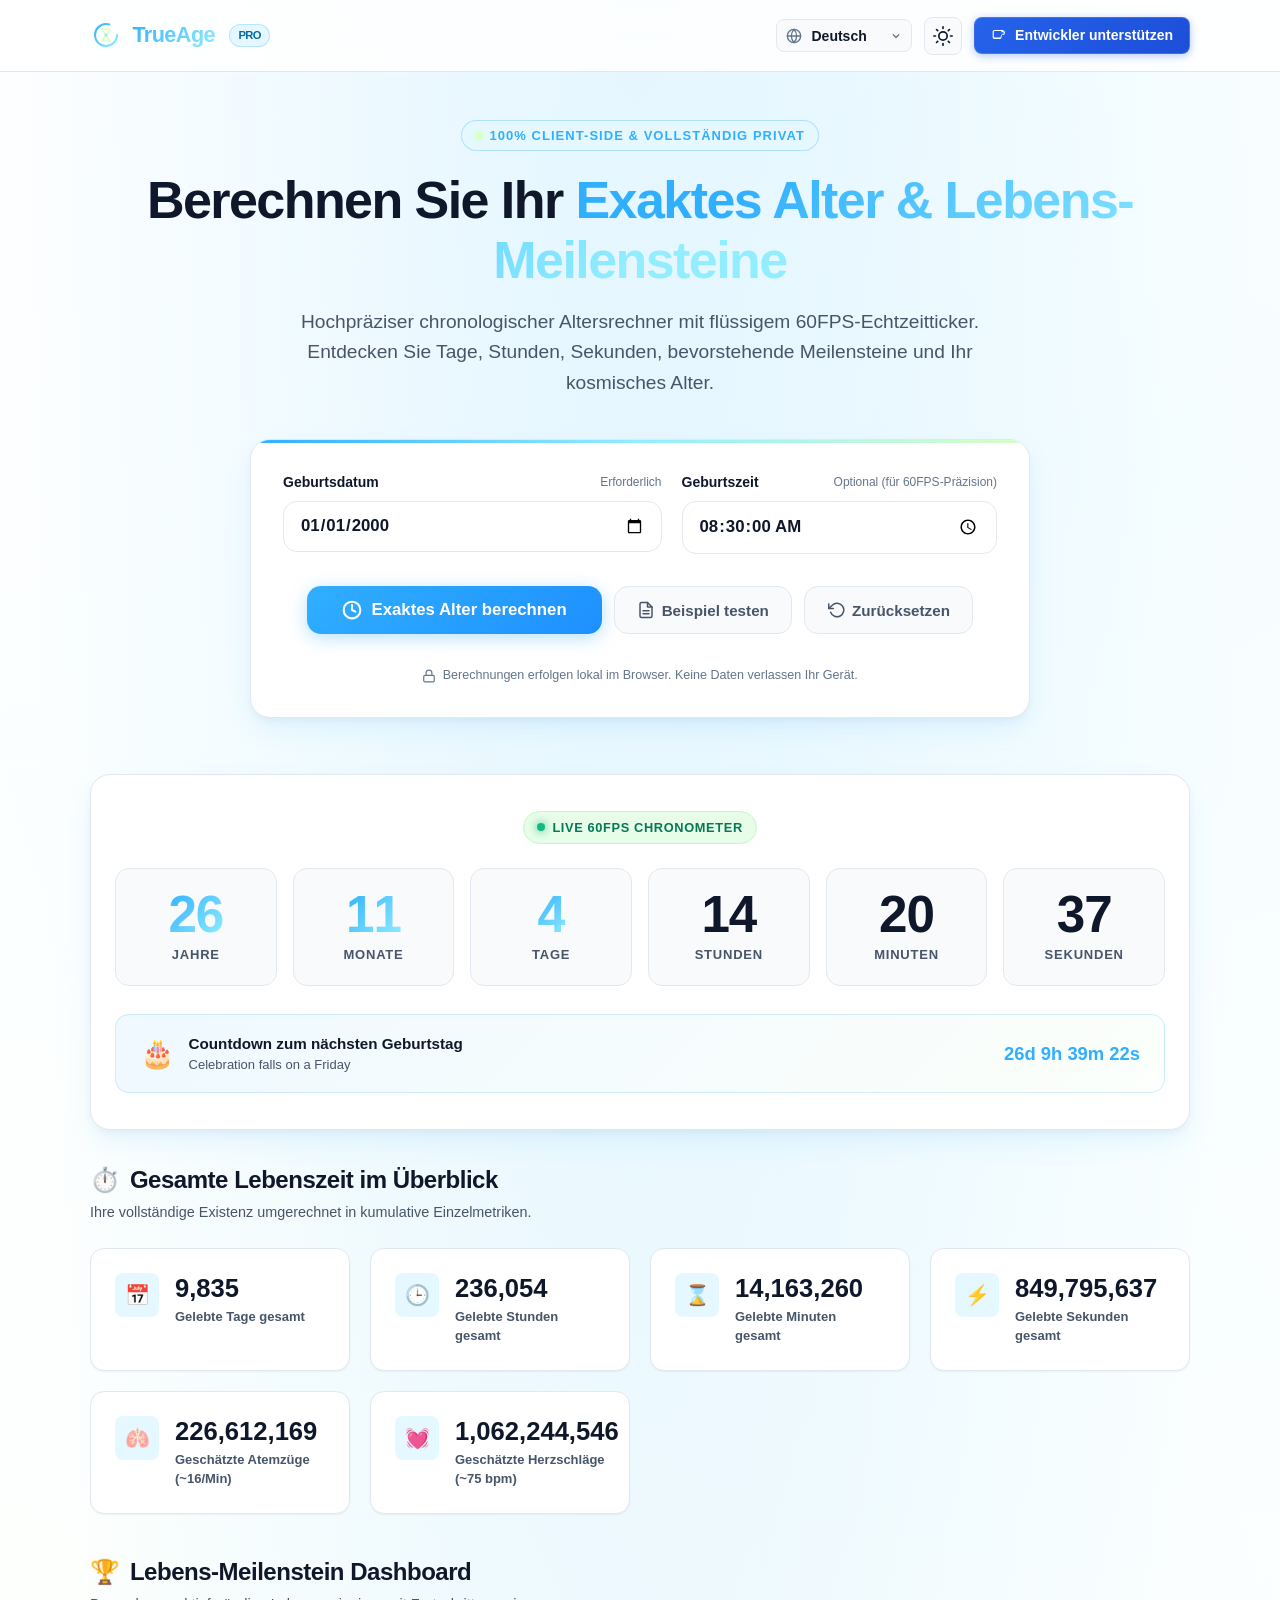
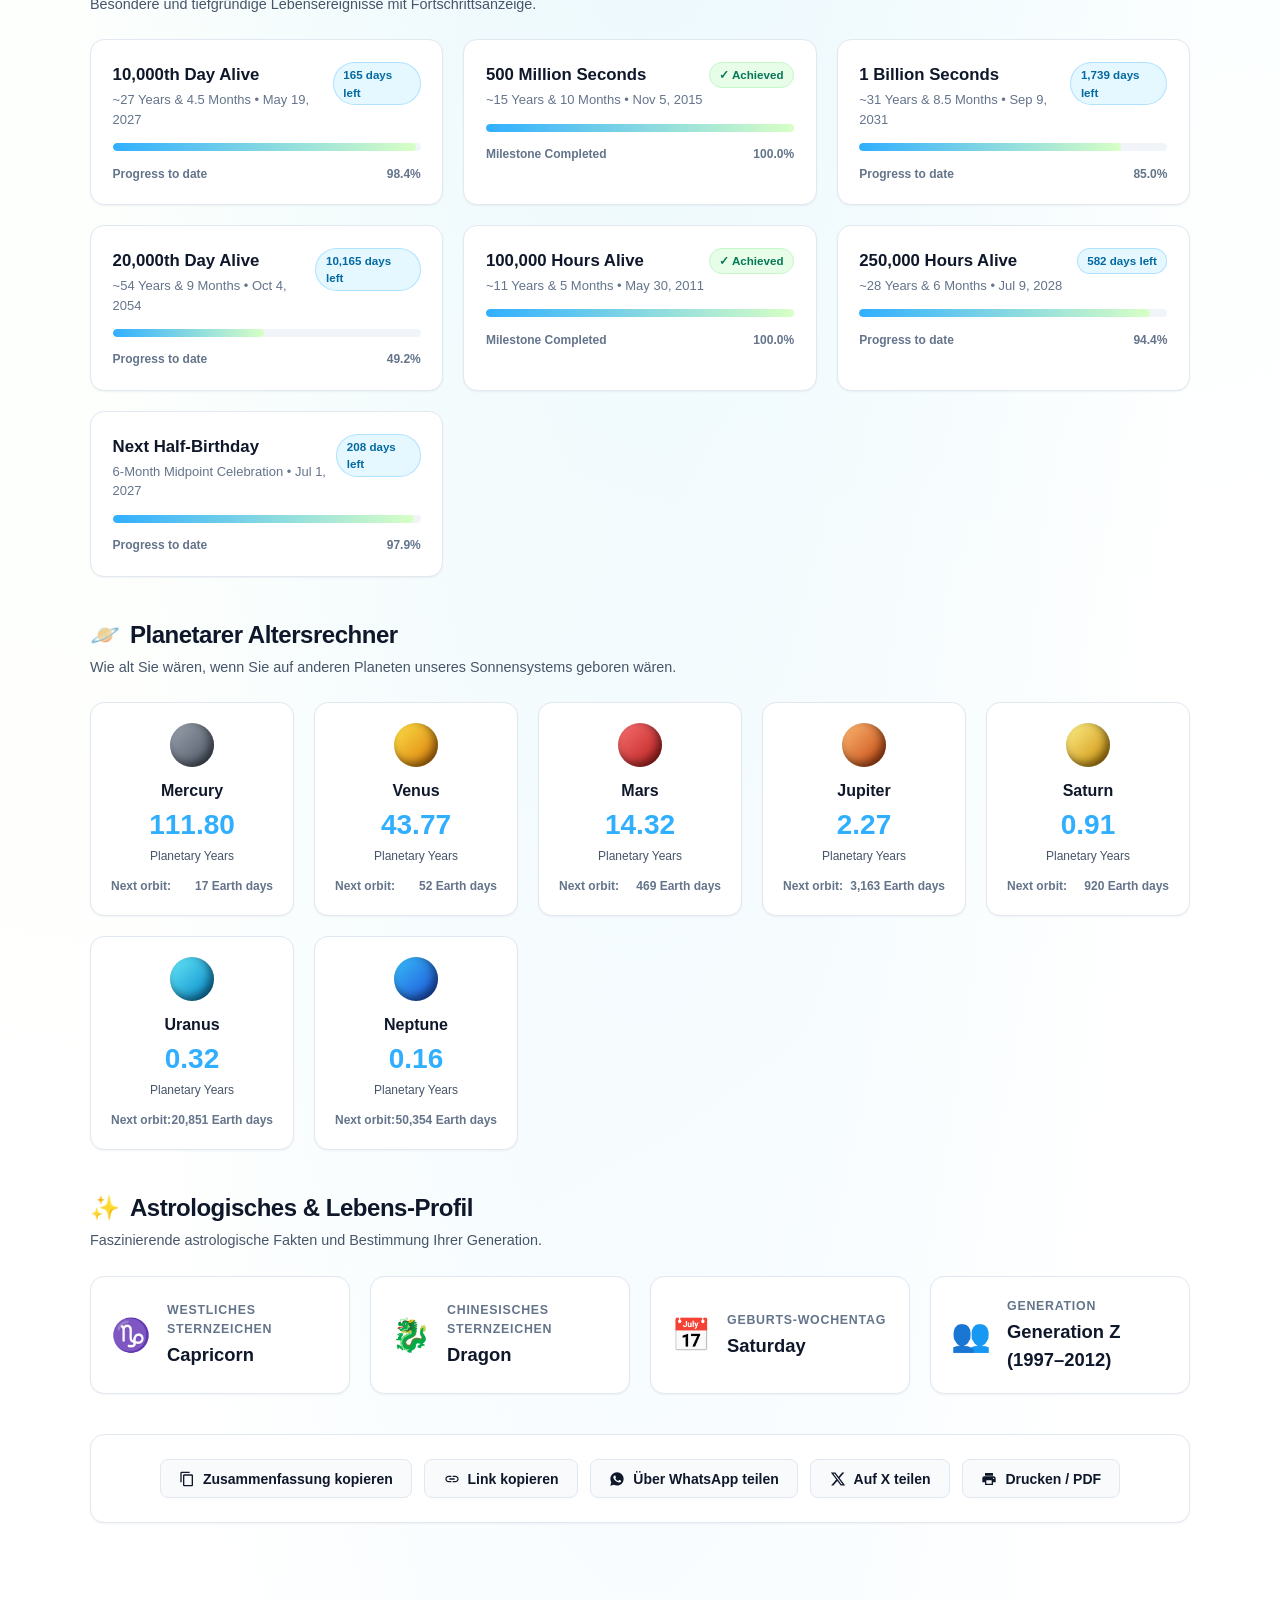
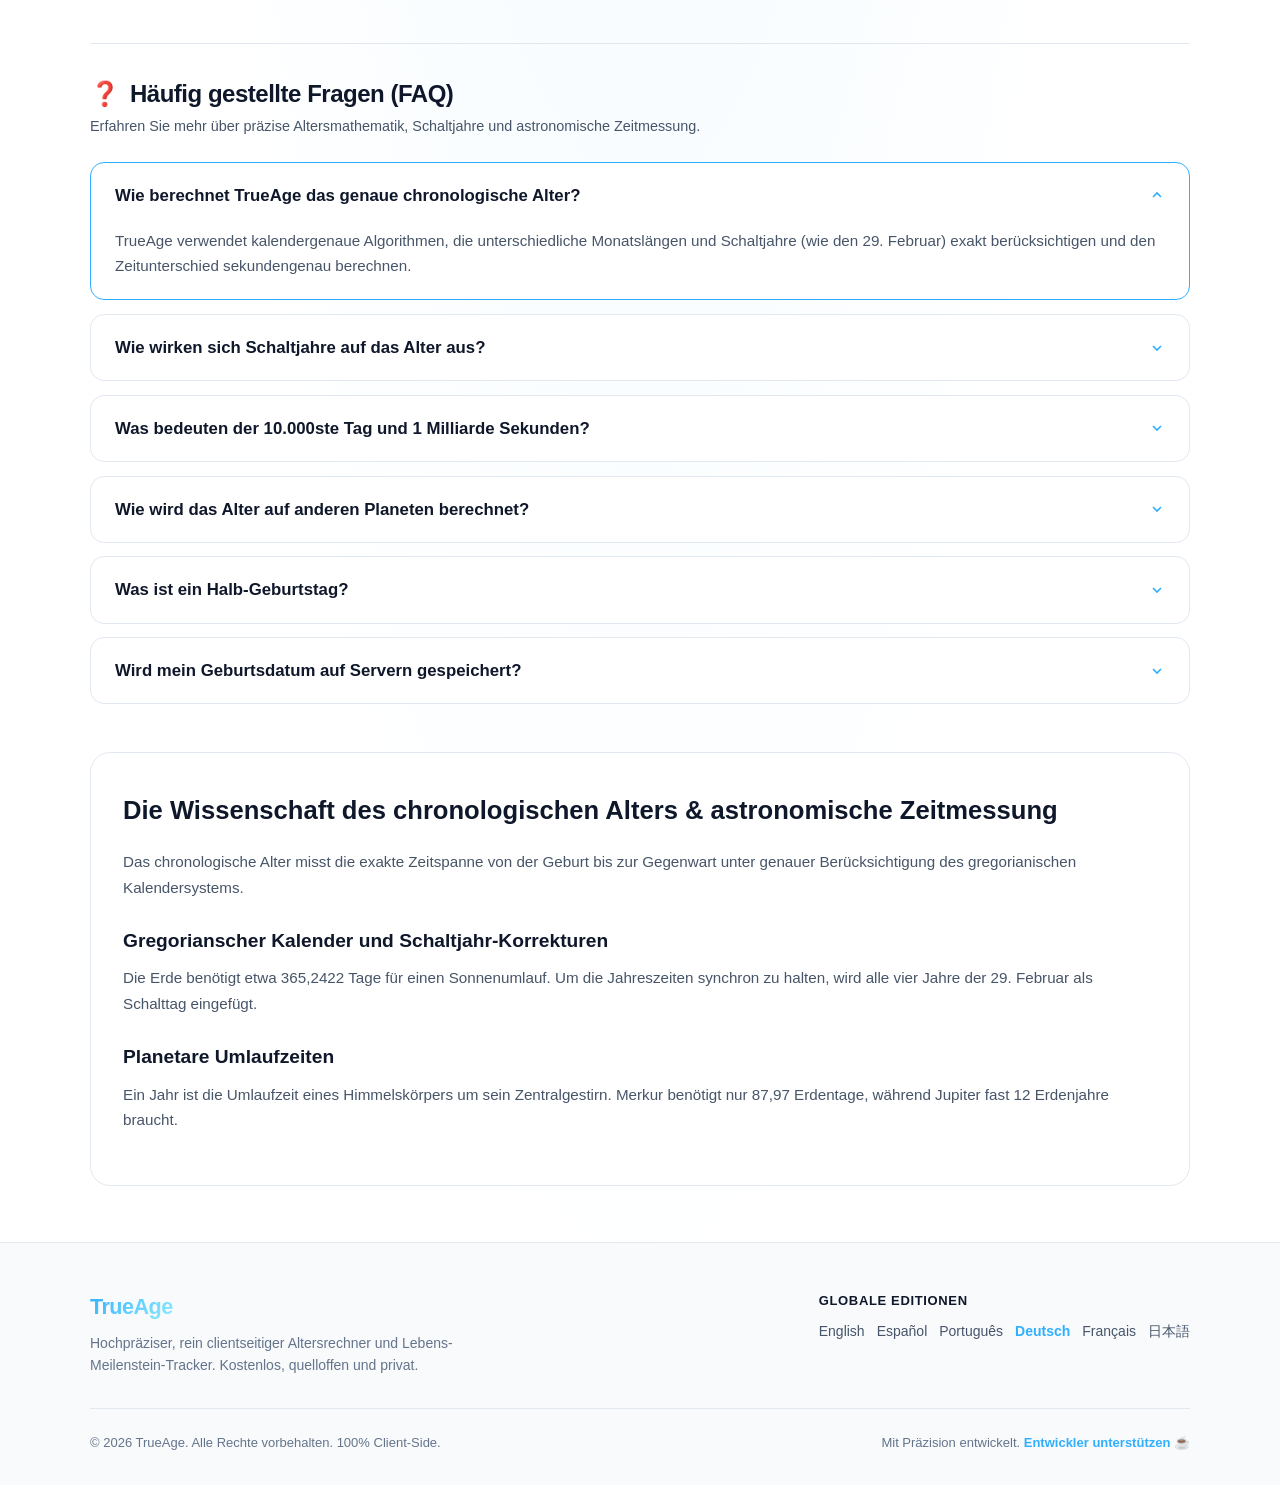
==== commit 8aed38d5: "seo" ====
--- a/de/index.html
+++ b/de/index.html
@@ -118,13 +118,6 @@
     "softwareVersion": "1.0.0",
     "image": "https://res.cloudinary.com/dpx6w78bt/image/upload/f_auto/q_auto/v1786342039/Online_Tool_rc1ybr.png",
     "screenshot": "https://res.cloudinary.com/dpx6w78bt/image/upload/f_auto/q_auto/v1786342039/Online_Tool_rc1ybr.png",
-    "aggregateRating": {
-      "@type": "AggregateRating",
-      "ratingValue": "4.9",
-      "ratingCount": "1280",
-      "bestRating": "5",
-      "worstRating": "1"
-    },
     "offers": {
       "@type": "Offer",
       "price": "0",
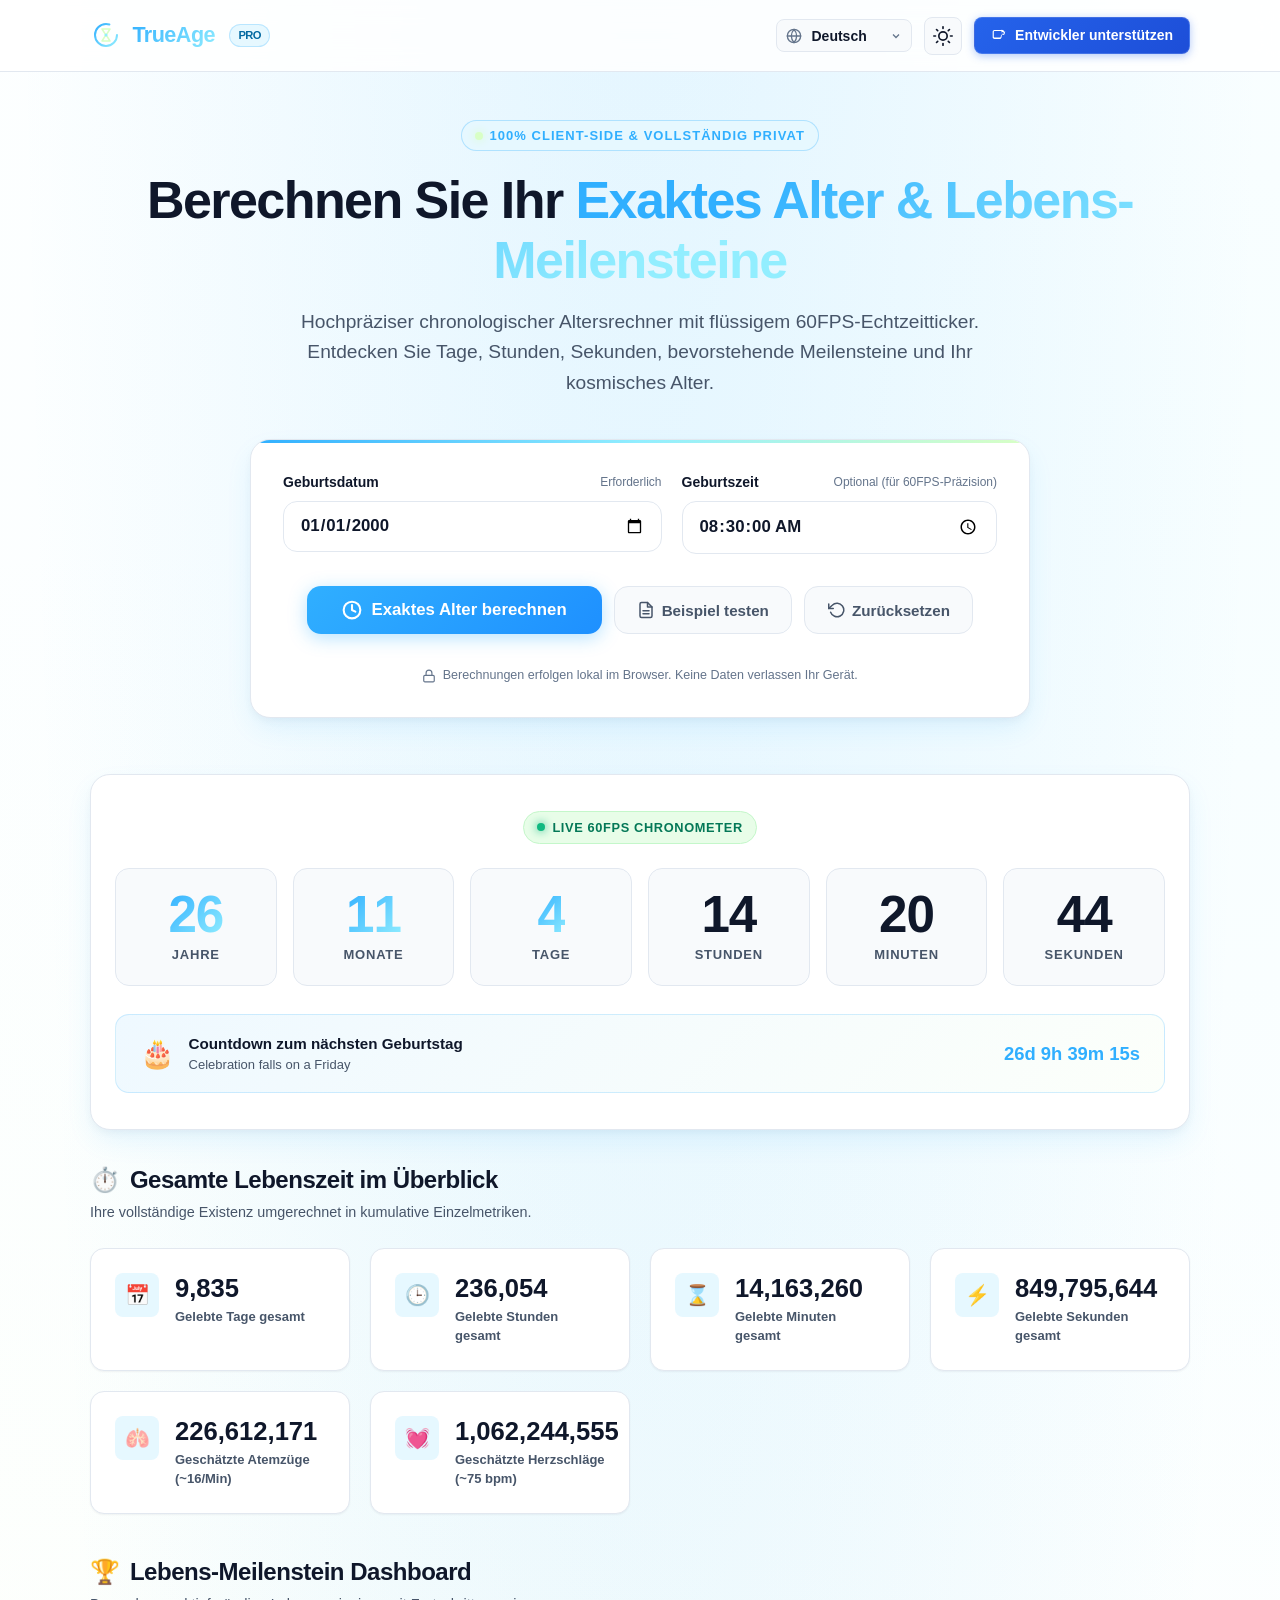
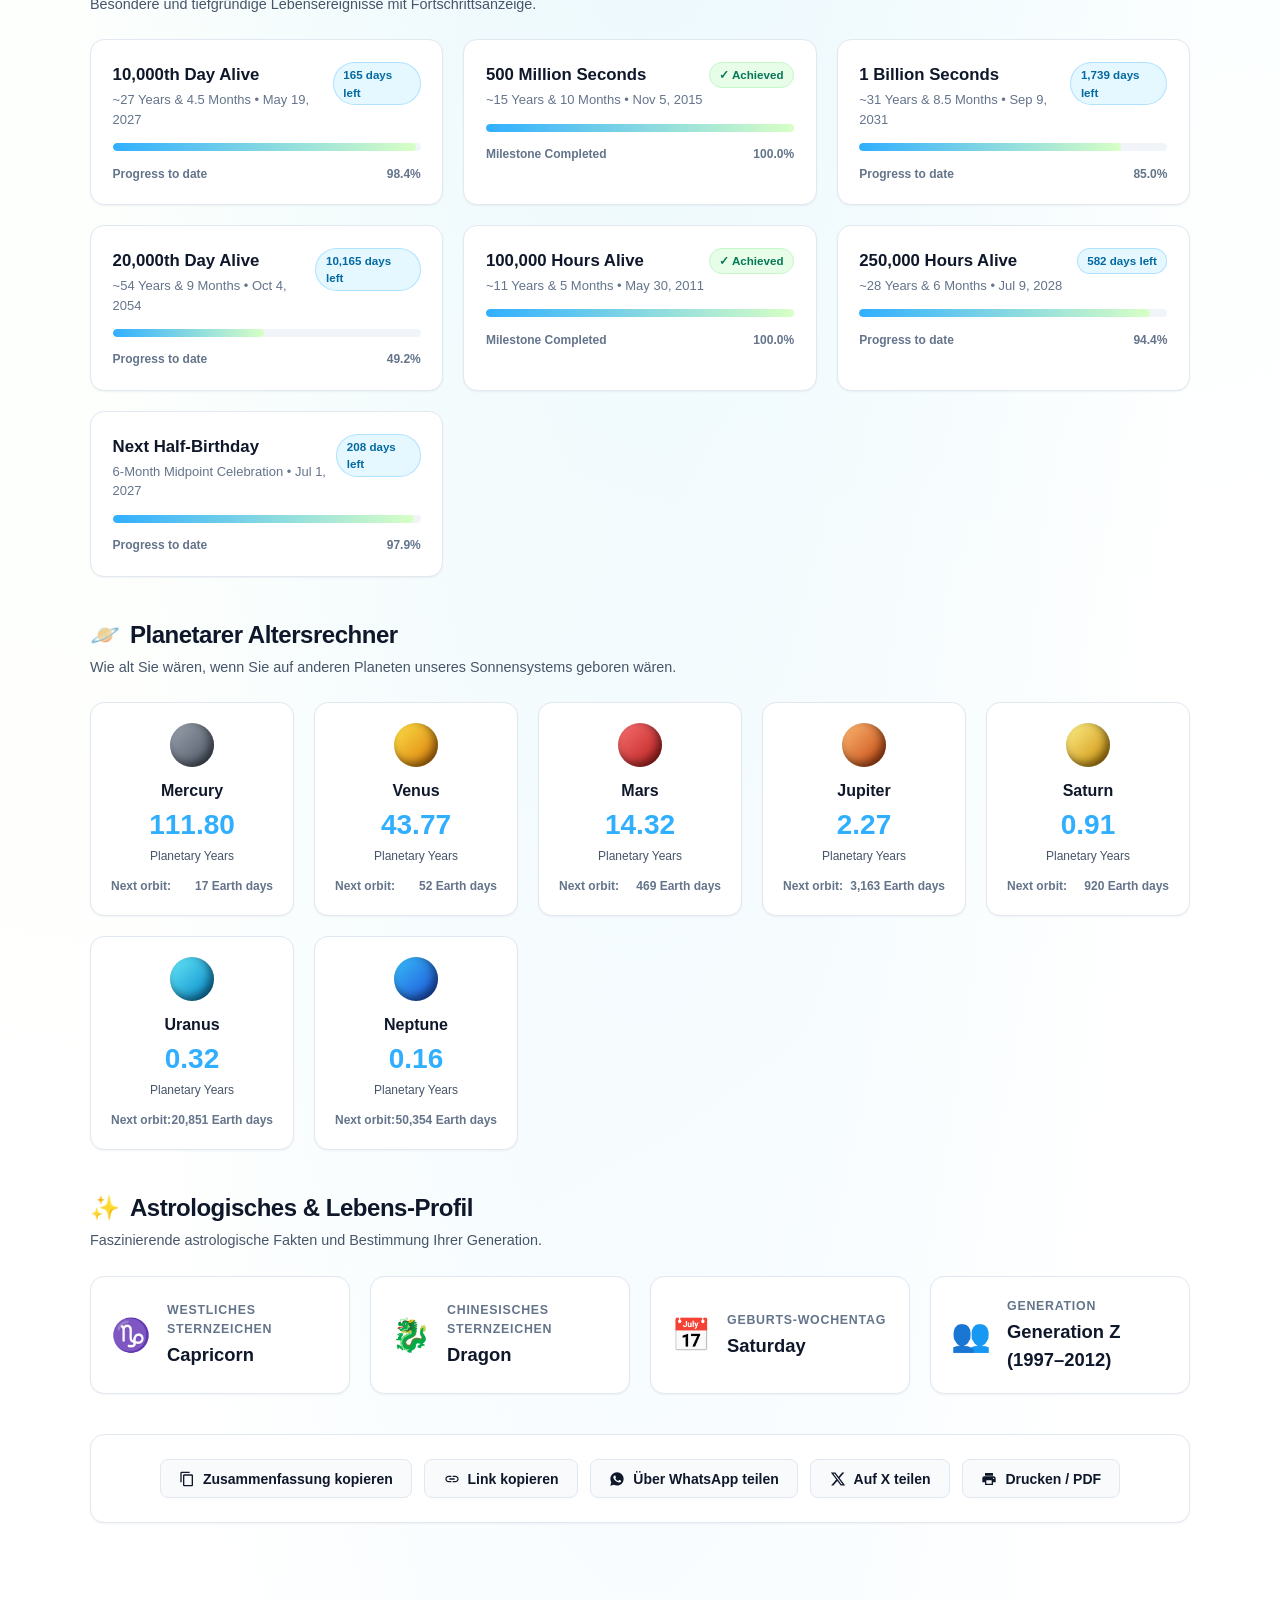
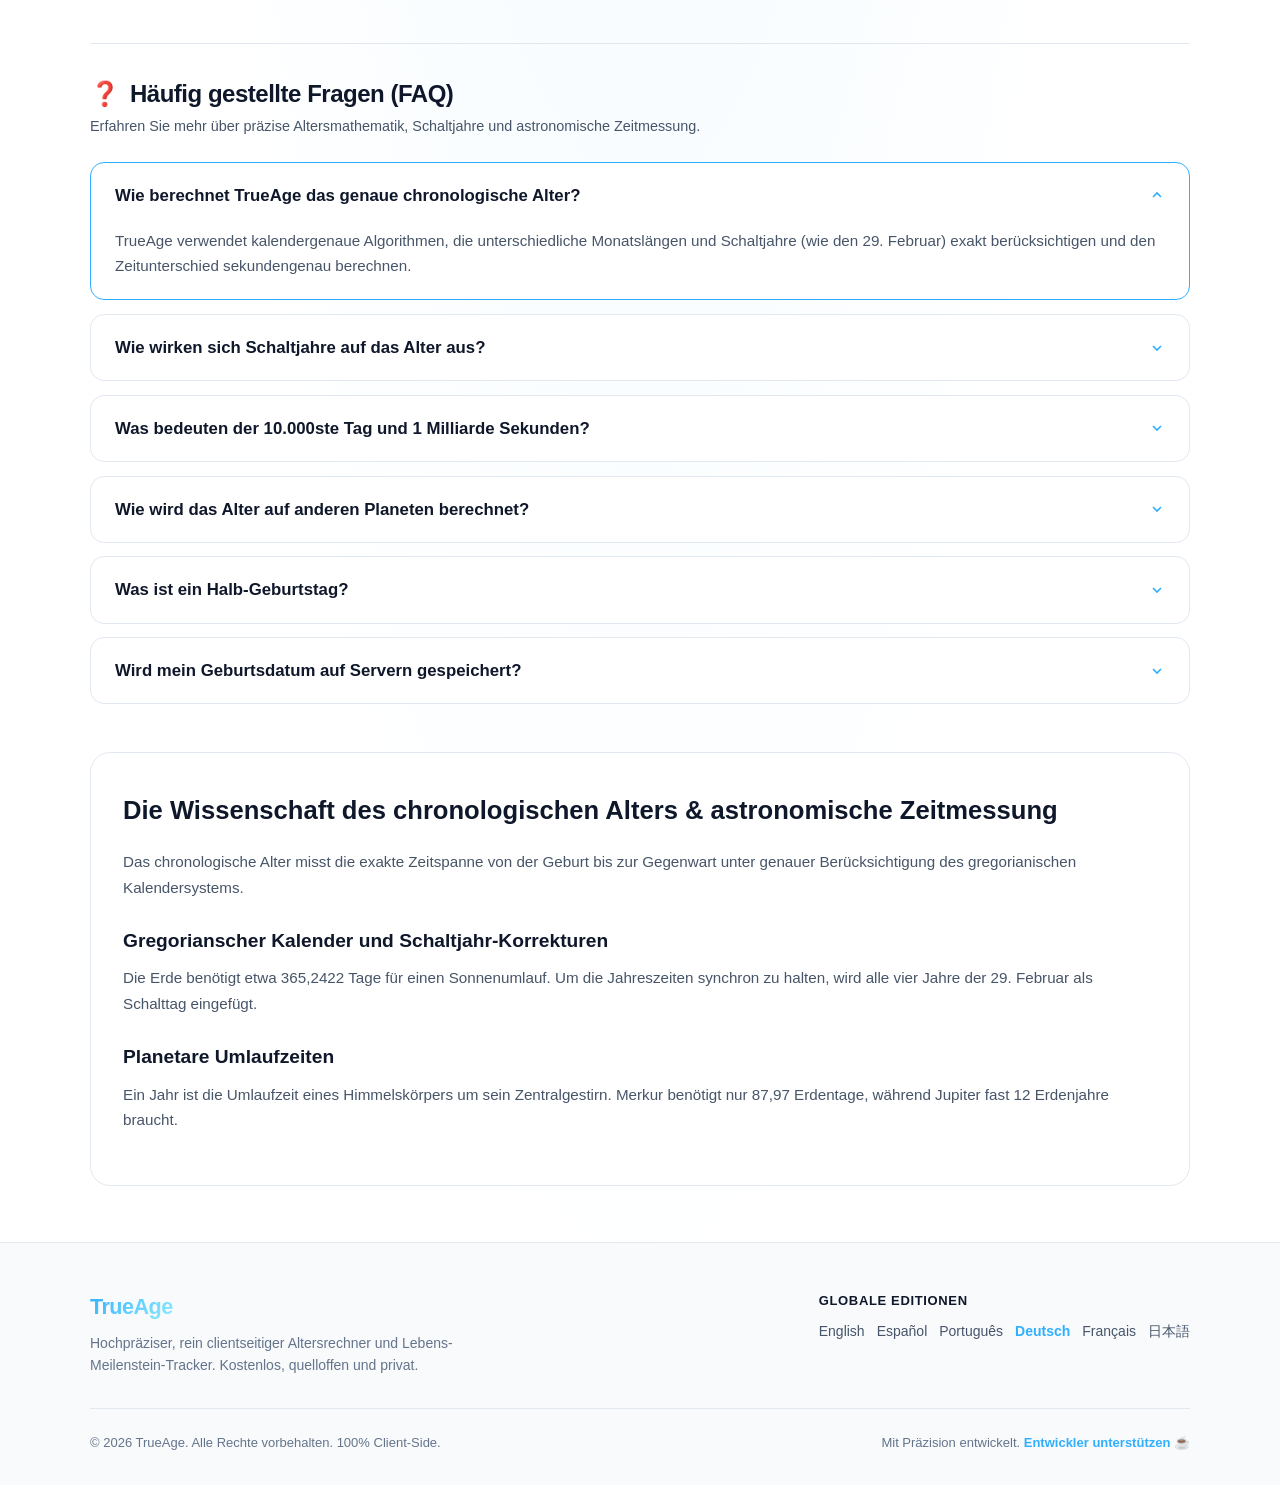
==== commit 01ba74a9: "seo" ====
--- a/de/index.html
+++ b/de/index.html
@@ -80,6 +80,17 @@
 
   <!-- Stylesheet -->
   <link rel="stylesheet" href="../style.css">
+
+  <!-- JSON-LD Structured Data: WebSite (Site Name Definition for Google SERP) -->
+  <script type="application/ld+json" id="schema-website">
+  {
+    "@context": "https://schema.org",
+    "@type": "WebSite",
+    "name": "TrueAge",
+    "alternateName": ["True Age Calculator", "ExactAge"],
+    "url": "https://trueage.github.io/"
+  }
+  </script>
 
   <!-- JSON-LD Structured Data: BreadcrumbList -->
   <script type="application/ld+json" id="schema-breadcrumb">
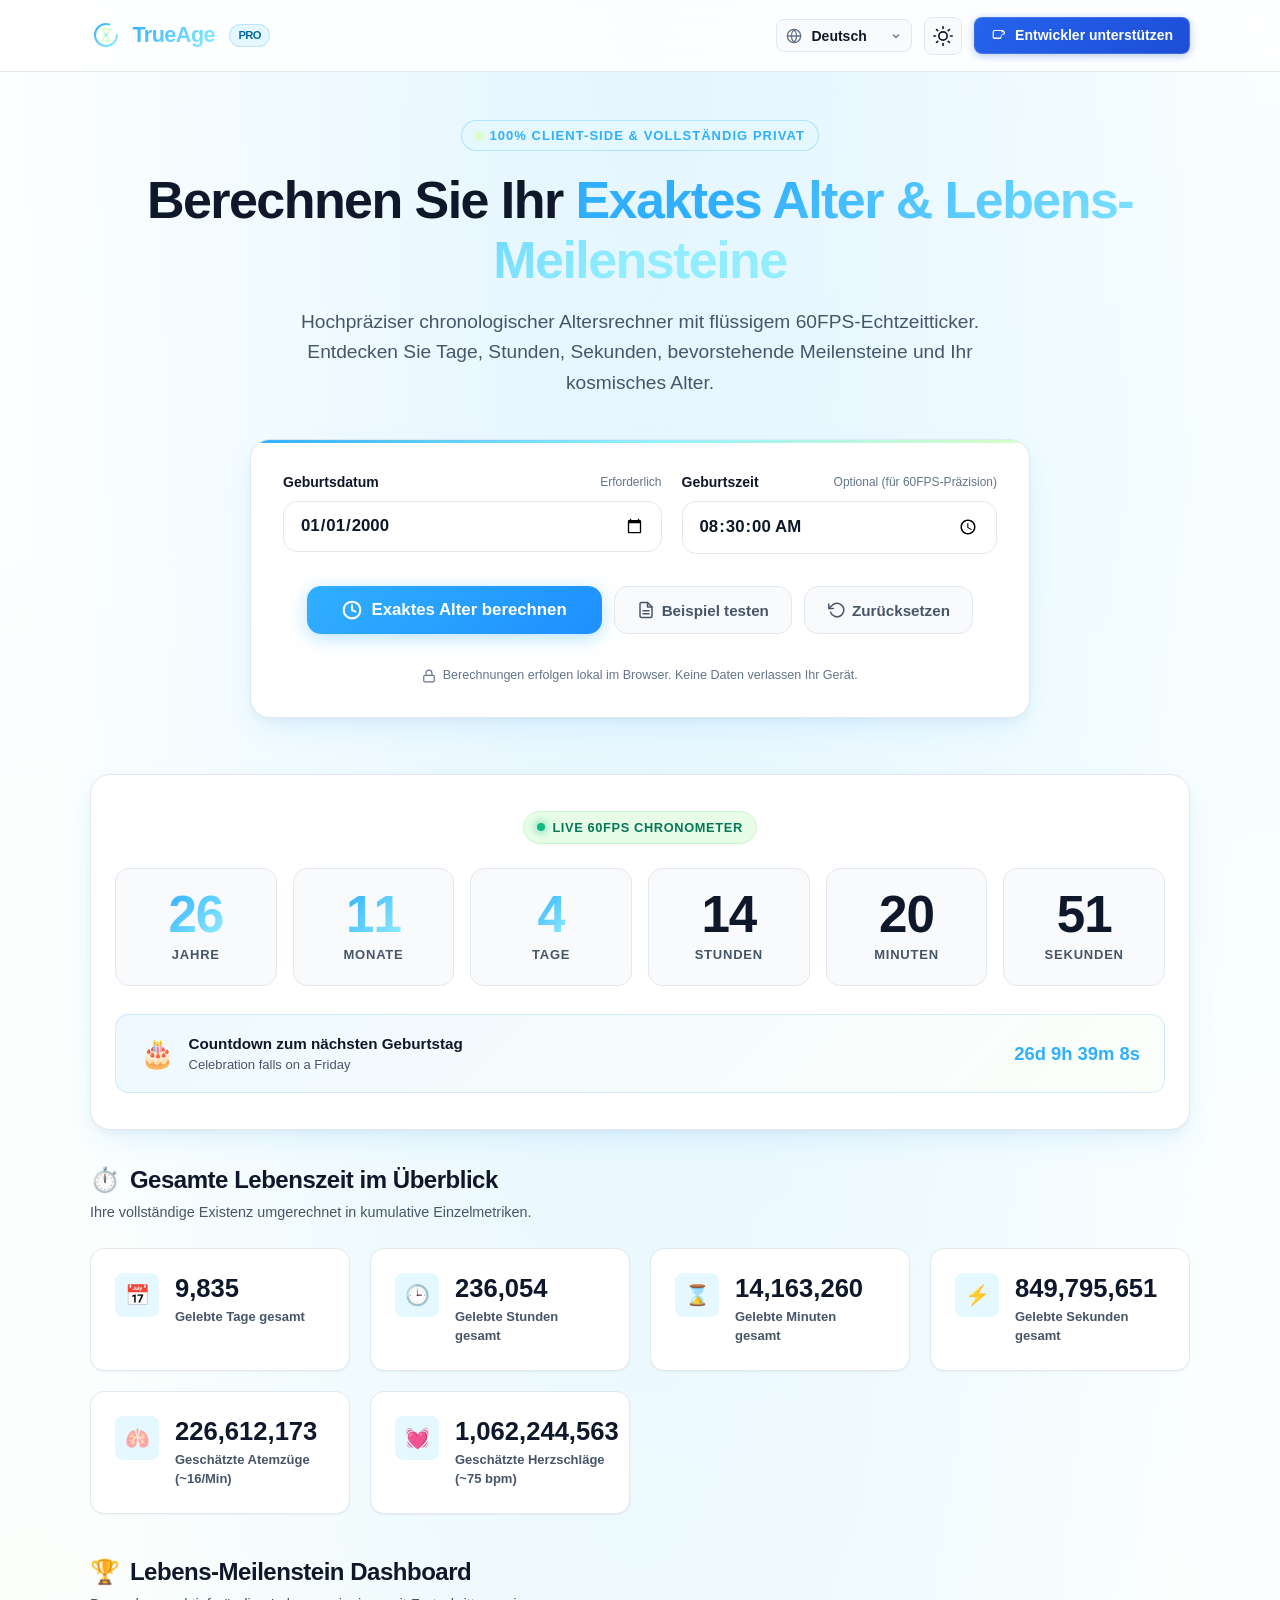
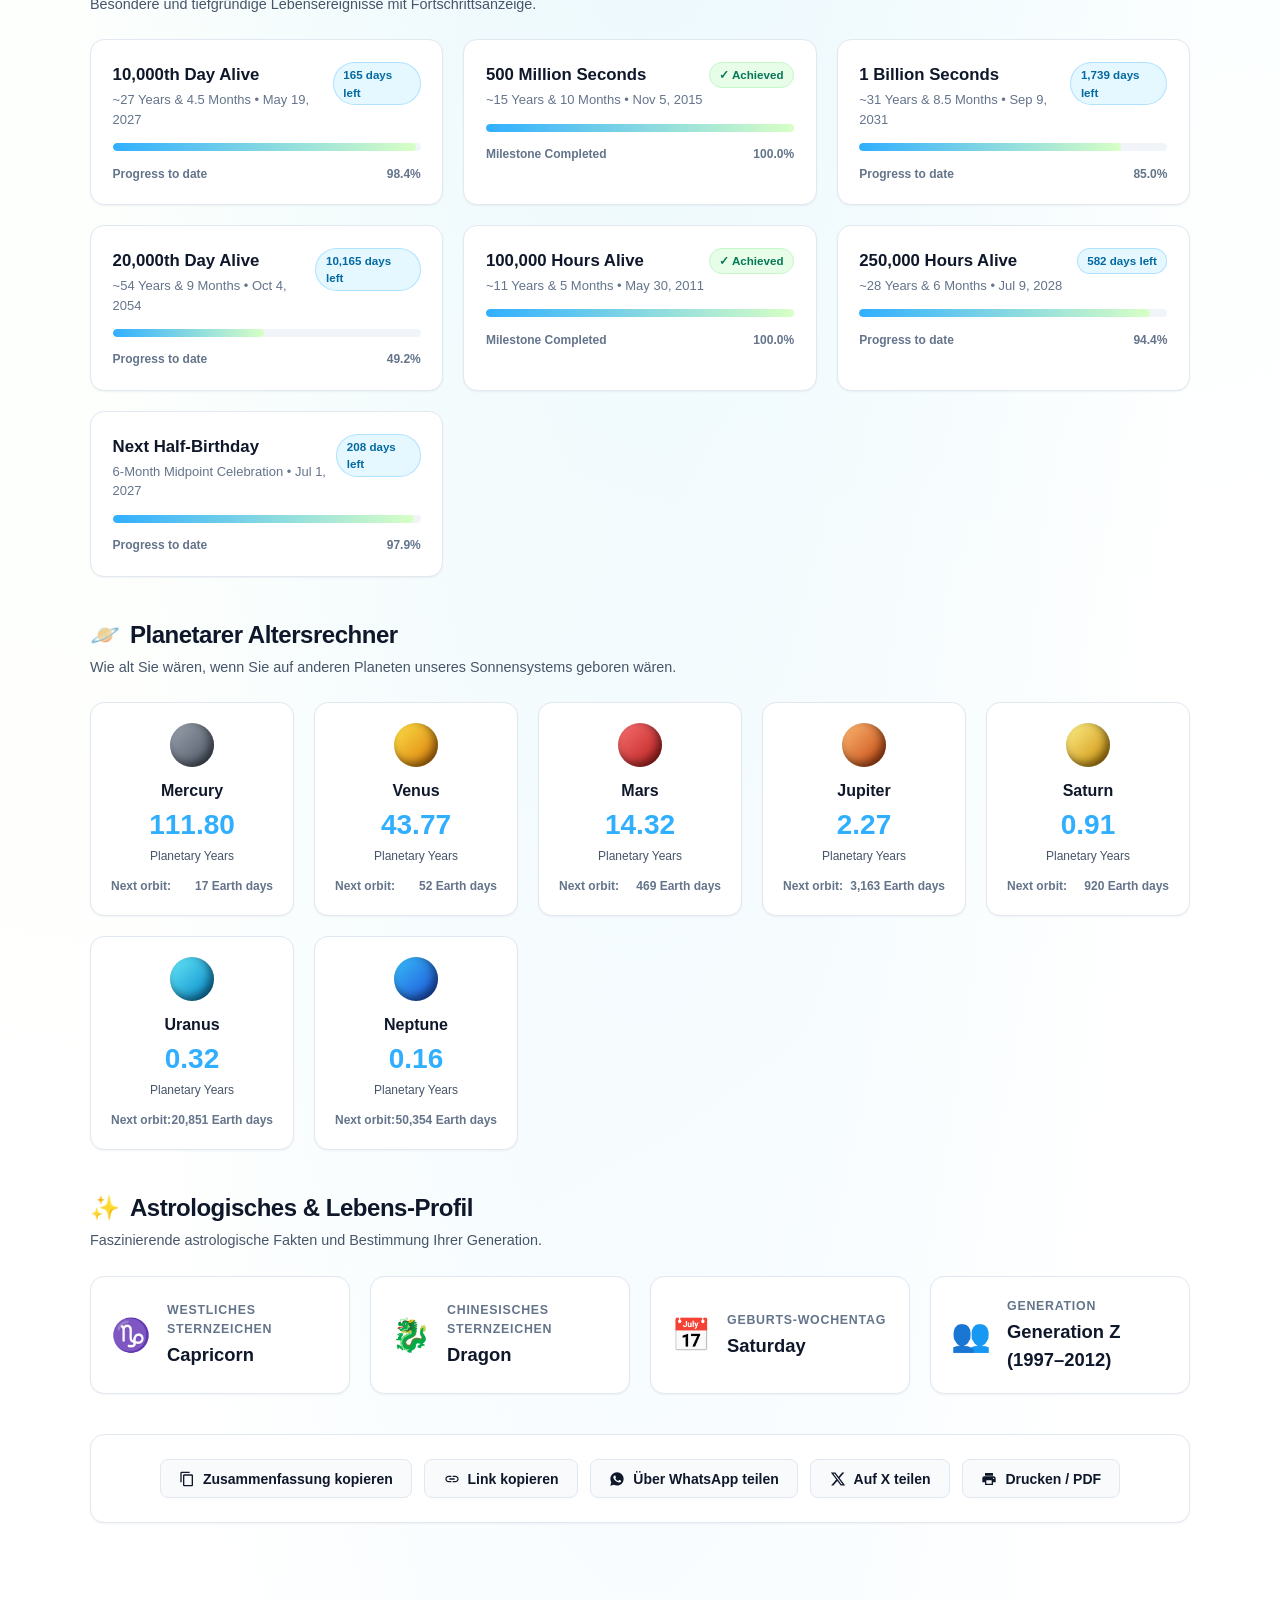
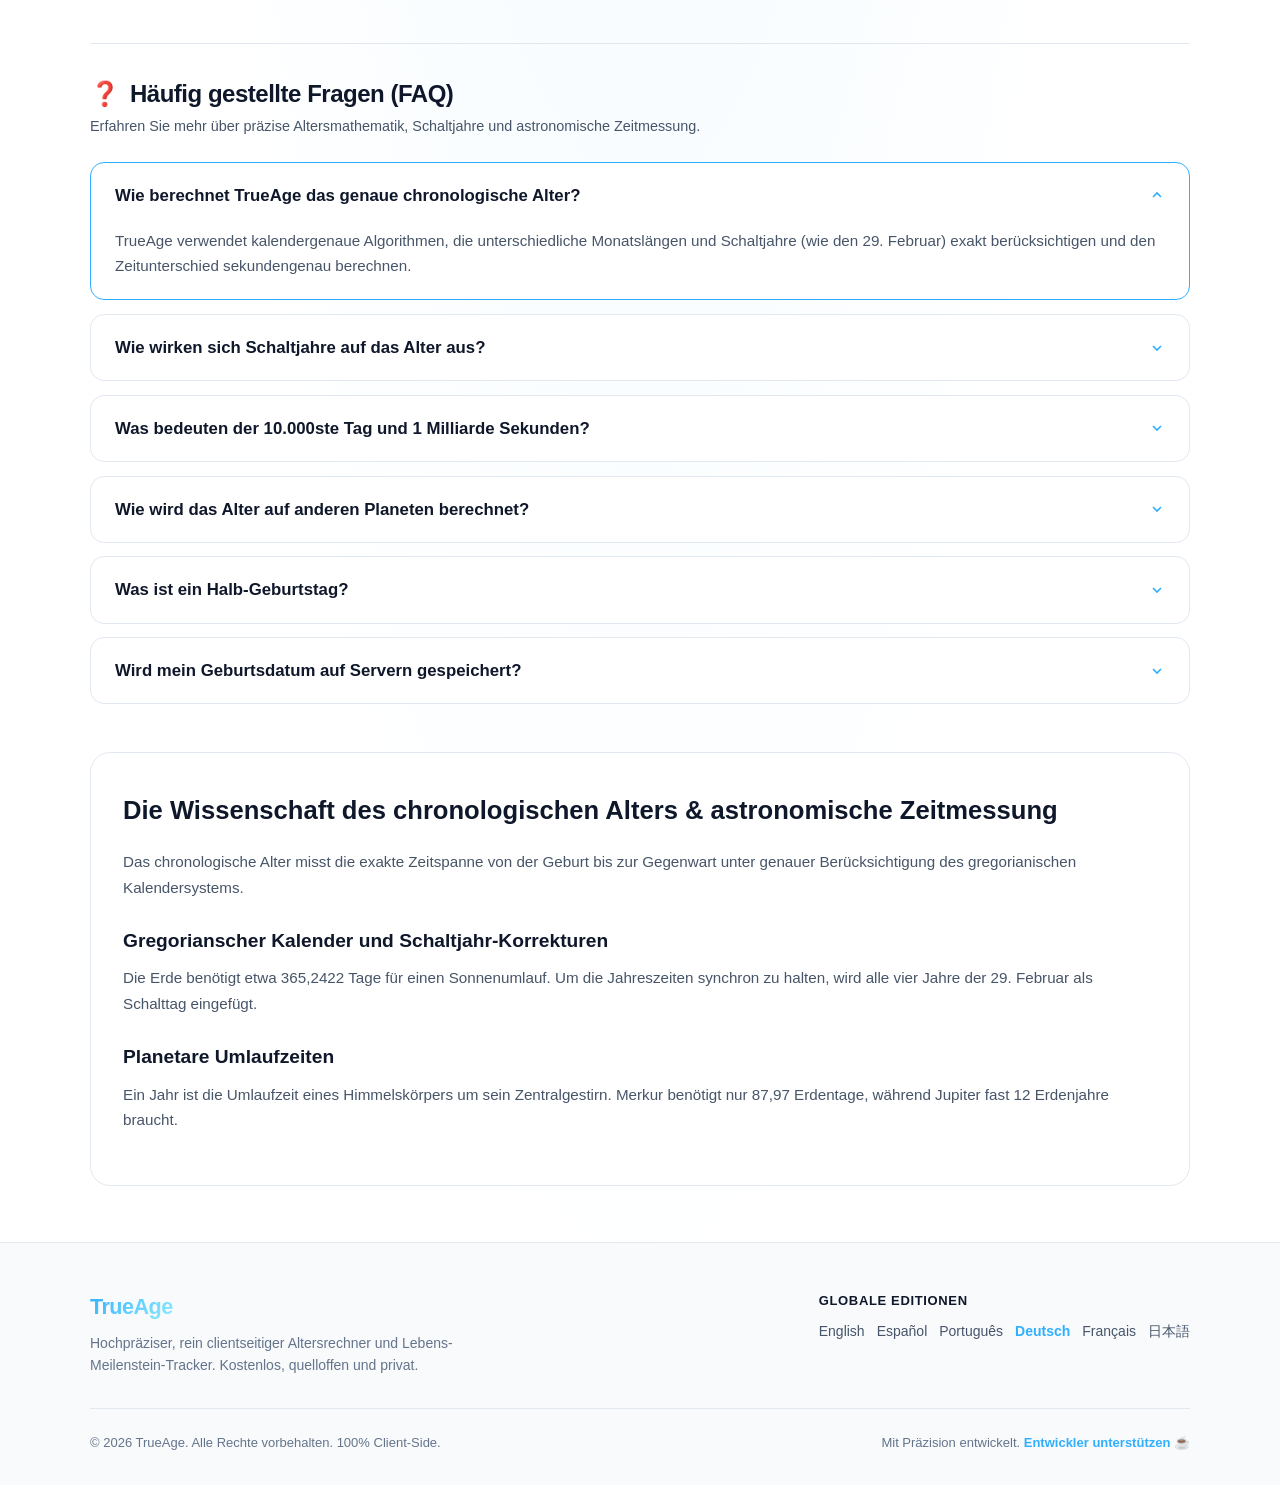
==== commit 5c5acf32: "Update developer support link to Ko-fi across all pages and schemas" ====
--- a/de/index.html
+++ b/de/index.html
@@ -145,7 +145,7 @@
     "author": {
       "@type": "Person",
       "name": "Kishara Dilshan",
-      "url": "https://buymeacoffee.com/kisharadilz"
+      "url": "https://ko-fi.com/kishara"
     }
   }
   </script>
@@ -264,7 +264,7 @@
           </svg>
         </button>
 
-        <a href="https://buymeacoffee.com/kisharadilz" target="_blank" rel="noopener noreferrer" class="btn-support" aria-label="Entwickler unterstützen">
+        <a href="https://ko-fi.com/kishara" target="_blank" rel="noopener noreferrer" class="btn-support" aria-label="Entwickler unterstützen">
           <svg viewBox="0 0 24 24">
             <path d="M20.216 6.415l-.132-.666c-.119-.597-.387-1.144-.775-1.583a4.015 4.015 0 0 0-1.745-1.127 5.097 5.097 0 0 0-2.074-.214H5.215C3.765 2.825 2.5 3.99 2.5 5.44v8.326c0 1.45 1.265 2.615 2.715 2.615h7.828c1.368 0 2.496-.98 2.686-2.316l.487-3.418h1.831c1.232 0 2.29-.838 2.535-2.031l.634-3.197a2.532 2.532 0 0 0-.000-1.004zm-3.528 3.791h-1.63l-.442 3.097a1.008 1.008 0 0 1-1.002.871H5.215a1.01 1.01 0 0 1-1.01-1.01V5.44a1.01 1.01 0 0 1 1.01-1.01h9.324c.732 0 1.343.518 1.472 1.24l.677 4.536zm2.036-1.077c-.082.404-.442.687-.855.687h-.764l-.568-3.811h1.332c.504 0 .937.362 1.012.862l.143.719-.300 1.543z"/>
           </svg>
@@ -672,7 +672,7 @@
           &copy; <span id="currentYear">2026</span> TrueAge. Alle Rechte vorbehalten. 100% Client-Side.
         </div>
         <div class="footer-credit">
-          Mit Präzision entwickelt. <a href="https://buymeacoffee.com/kisharadilz" target="_blank" rel="noopener noreferrer">Entwickler unterstützen ☕</a>
+          Mit Präzision entwickelt. <a href="https://ko-fi.com/kishara" target="_blank" rel="noopener noreferrer">Entwickler unterstützen ☕</a>
         </div>
       </div>
     </div>
--- a/style.css
+++ b/style.css
@@ -236,6 +236,31 @@
   gap: 0.75rem;
 }
 
+.nav-guide-link {
+  display: inline-flex;
+  align-items: center;
+  font-size: 0.875rem;
+  font-weight: 700;
+  color: var(--text-secondary);
+  padding: 0.45rem 0.85rem;
+  border-radius: var(--radius-pill);
+  border: 1px solid var(--border-light);
+  transition: all var(--transition-fast);
+  text-decoration: none;
+}
+
+.nav-guide-link:hover {
+  color: var(--brand-primary);
+  border-color: var(--brand-primary);
+  background-color: var(--badge-bg);
+}
+
+@media (max-width: 520px) {
+  .nav-guide-link {
+    display: none;
+  }
+}
+
 /* Language Selector Dropdown */
 .lang-dropdown-wrapper {
   position: relative;
@@ -323,7 +348,7 @@
   display: block;
 }
 
-/* Buy Me a Coffee Support CTA */
+/* Ko-fi Support CTA */
 .btn-support {
   display: inline-flex;
   align-items: center;
@@ -1335,7 +1360,391 @@
 }
 
 /* --------------------------------------------------------------------------
-   14. Print Stylesheet
+   14. Educational Article & Guide Styles (/how-to-calculate-age/)
+   -------------------------------------------------------------------------- */
+.article-container {
+  max-width: 860px;
+  margin: 0 auto;
+  padding: 2.5rem 1.25rem 4rem;
+}
+
+.breadcrumb-nav {
+  display: flex;
+  align-items: center;
+  gap: 0.5rem;
+  font-size: 0.8125rem;
+  color: var(--text-muted);
+  margin-bottom: 1.5rem;
+  flex-wrap: wrap;
+}
+
+.breadcrumb-nav a {
+  color: var(--text-secondary);
+  transition: color var(--transition-fast);
+}
+
+.breadcrumb-nav a:hover {
+  color: var(--brand-primary);
+}
+
+.breadcrumb-separator {
+  color: var(--border-light);
+}
+
+.article-hero {
+  margin-bottom: 2.5rem;
+  border-bottom: 1px solid var(--border-light);
+  padding-bottom: 2rem;
+}
+
+.article-badge-row {
+  display: flex;
+  align-items: center;
+  gap: 0.75rem;
+  margin-bottom: 1rem;
+  flex-wrap: wrap;
+}
+
+.article-category-badge {
+  font-size: 0.75rem;
+  font-weight: 800;
+  text-transform: uppercase;
+  letter-spacing: 0.05em;
+  padding: 0.25rem 0.75rem;
+  background-color: var(--badge-bg);
+  color: var(--brand-primary);
+  border-radius: var(--radius-pill);
+}
+
+.article-read-time {
+  font-size: 0.8125rem;
+  color: var(--text-muted);
+}
+
+.article-title {
+  font-size: clamp(2rem, 4vw, 2.85rem);
+  font-weight: 800;
+  letter-spacing: -0.03em;
+  line-height: 1.18;
+  color: var(--text-primary);
+  margin-bottom: 1rem;
+}
+
+.article-subtitle {
+  font-size: 1.15rem;
+  line-height: 1.6;
+  color: var(--text-secondary);
+  margin-bottom: 1.5rem;
+}
+
+.article-meta-bar {
+  display: flex;
+  align-items: center;
+  justify-content: space-between;
+  gap: 1rem;
+  font-size: 0.85rem;
+  color: var(--text-muted);
+  flex-wrap: wrap;
+}
+
+.article-author {
+  display: flex;
+  align-items: center;
+  gap: 0.6rem;
+  font-weight: 600;
+  color: var(--text-primary);
+}
+
+.author-avatar {
+  width: 32px;
+  height: 32px;
+  border-radius: 50%;
+  background: linear-gradient(135deg, var(--brand-primary), var(--brand-mint));
+  display: flex;
+  align-items: center;
+  justify-content: center;
+  color: #000;
+  font-weight: 800;
+  font-size: 0.85rem;
+}
+
+/* Article Prose Typography */
+.article-body {
+  font-size: 1.05rem;
+  line-height: 1.78;
+  color: var(--text-secondary);
+}
+
+.article-body p {
+  margin-bottom: 1.35rem;
+}
+
+.article-body strong {
+  color: var(--text-primary);
+  font-weight: 700;
+}
+
+.article-body h2 {
+  font-size: clamp(1.4rem, 2.5vw, 1.85rem);
+  font-weight: 800;
+  letter-spacing: -0.02em;
+  color: var(--text-primary);
+  margin-top: 2.75rem;
+  margin-bottom: 1rem;
+  padding-bottom: 0.5rem;
+  border-bottom: 1px solid var(--border-light);
+}
+
+.article-body h3 {
+  font-size: 1.25rem;
+  font-weight: 750;
+  color: var(--text-primary);
+  margin-top: 2rem;
+  margin-bottom: 0.75rem;
+}
+
+.article-body ul, .article-body ol {
+  margin-bottom: 1.5rem;
+  padding-left: 1.5rem;
+}
+
+.article-body li {
+  margin-bottom: 0.6rem;
+}
+
+/* Callout Boxes */
+.article-callout {
+  background-color: var(--bg-card);
+  border: 1px solid var(--border-light);
+  border-left: 4px solid var(--brand-primary);
+  border-radius: var(--radius-md);
+  padding: 1.25rem 1.5rem;
+  margin: 1.75rem 0;
+  box-shadow: var(--shadow-sm);
+}
+
+.article-callout.tip {
+  border-left-color: var(--brand-mint);
+}
+
+.article-callout.warning {
+  border-left-color: #F59E0B;
+}
+
+.callout-title {
+  display: flex;
+  align-items: center;
+  gap: 0.5rem;
+  font-weight: 750;
+  color: var(--text-primary);
+  margin-bottom: 0.5rem;
+  font-size: 1rem;
+}
+
+.callout-body {
+  font-size: 0.95rem;
+  line-height: 1.65;
+  color: var(--text-secondary);
+}
+
+.callout-body p:last-child {
+  margin-bottom: 0;
+}
+
+/* Step-by-Step Card Flow */
+.steps-container {
+  display: flex;
+  flex-direction: column;
+  gap: 1.25rem;
+  margin: 2rem 0;
+}
+
+.step-card {
+  background-color: var(--bg-card);
+  border: 1px solid var(--border-light);
+  border-radius: var(--radius-lg);
+  padding: 1.5rem;
+  box-shadow: var(--shadow-sm);
+  transition: transform var(--transition-fast), border-color var(--transition-fast);
+}
+
+.step-card:hover {
+  border-color: rgba(48, 175, 255, 0.4);
+}
+
+.step-card-header {
+  display: flex;
+  align-items: center;
+  gap: 1rem;
+  margin-bottom: 0.85rem;
+}
+
+.step-number {
+  display: flex;
+  align-items: center;
+  justify-content: center;
+  width: 36px;
+  height: 36px;
+  border-radius: 50%;
+  background: linear-gradient(135deg, var(--brand-primary), var(--brand-cyan));
+  color: #000;
+  font-weight: 800;
+  font-size: 1rem;
+  flex-shrink: 0;
+}
+
+.step-card-title {
+  font-size: 1.15rem;
+  font-weight: 800;
+  color: var(--text-primary);
+  margin: 0;
+}
+
+.step-card-content {
+  font-size: 0.95rem;
+  line-height: 1.65;
+  color: var(--text-secondary);
+  padding-left: 3.25rem;
+}
+
+@media (max-width: 640px) {
+  .step-card-content {
+    padding-left: 0;
+  }
+}
+
+/* Math & Arithmetic Visual Box */
+.math-diagram-box {
+  background: var(--bg-card-alt);
+  border: 1px dashed var(--border-focus);
+  border-radius: var(--radius-md);
+  padding: 1.25rem 1.5rem;
+  font-family: ui-monospace, SFMono-Regular, Menlo, Monaco, Consolas, monospace;
+  font-size: 0.95rem;
+  line-height: 1.6;
+  margin: 1.25rem 0;
+  color: var(--text-primary);
+  overflow-x: auto;
+}
+
+/* Code Blocks */
+.code-container {
+  background-color: #0D1117;
+  border: 1px solid rgba(255, 255, 255, 0.1);
+  border-radius: var(--radius-md);
+  margin: 1.5rem 0;
+  overflow: hidden;
+  box-shadow: var(--shadow-md);
+}
+
+.code-header {
+  display: flex;
+  align-items: center;
+  justify-content: space-between;
+  padding: 0.6rem 1rem;
+  background-color: #161B22;
+  border-bottom: 1px solid rgba(255, 255, 255, 0.08);
+  font-size: 0.78rem;
+  font-weight: 700;
+  color: #8B949E;
+  text-transform: uppercase;
+  letter-spacing: 0.05em;
+}
+
+.code-container pre {
+  margin: 0;
+  padding: 1.25rem 1.25rem;
+  overflow-x: auto;
+  font-family: ui-monospace, SFMono-Regular, Menlo, Monaco, Consolas, monospace;
+  font-size: 0.875rem;
+  line-height: 1.6;
+  color: #E6EDF3;
+}
+
+/* Responsive Table */
+.article-table-wrap {
+  width: 100%;
+  overflow-x: auto;
+  margin: 1.75rem 0;
+  border-radius: var(--radius-md);
+  border: 1px solid var(--border-light);
+}
+
+.article-table {
+  width: 100%;
+  border-collapse: collapse;
+  text-align: left;
+  font-size: 0.9rem;
+}
+
+.article-table th {
+  background-color: var(--bg-card-alt);
+  color: var(--text-primary);
+  font-weight: 700;
+  padding: 0.85rem 1rem;
+  border-bottom: 1px solid var(--border-light);
+}
+
+.article-table td {
+  padding: 0.75rem 1rem;
+  border-bottom: 1px solid var(--border-light);
+  color: var(--text-secondary);
+}
+
+.article-table tr:last-child td {
+  border-bottom: none;
+}
+
+.article-table tr:hover td {
+  background-color: rgba(48, 175, 255, 0.04);
+}
+
+/* Call to Action Banner */
+.article-cta-box {
+  background: linear-gradient(135deg, rgba(48, 175, 255, 0.12), rgba(146, 238, 255, 0.06));
+  border: 1px solid rgba(48, 175, 255, 0.35);
+  border-radius: var(--radius-xl);
+  padding: 2.25rem 2rem;
+  text-align: center;
+  margin: 3rem 0;
+  box-shadow: var(--shadow-glow);
+}
+
+.article-cta-title {
+  font-size: clamp(1.4rem, 3vw, 1.85rem);
+  font-weight: 800;
+  color: var(--text-primary);
+  margin-bottom: 0.75rem;
+}
+
+.article-cta-desc {
+  font-size: 1.05rem;
+  color: var(--text-secondary);
+  max-width: 580px;
+  margin: 0 auto 1.5rem;
+}
+
+.btn-cta-launch {
+  display: inline-flex;
+  align-items: center;
+  gap: 0.6rem;
+  padding: 0.85rem 2rem;
+  font-size: 1.05rem;
+  font-weight: 750;
+  color: #000;
+  background: linear-gradient(135deg, var(--brand-primary), var(--brand-cyan));
+  border-radius: var(--radius-pill);
+  box-shadow: 0 4px 16px rgba(48, 175, 255, 0.4);
+  transition: transform var(--transition-fast), box-shadow var(--transition-fast);
+}
+
+.btn-cta-launch:hover {
+  transform: translateY(-2px);
+  box-shadow: 0 6px 22px rgba(48, 175, 255, 0.6);
+}
+
+/* --------------------------------------------------------------------------
+   15. Print Stylesheet
    -------------------------------------------------------------------------- */
 @media print {
   .site-header, .calc-actions, .toolbar-section, .site-footer, .faq-list, .btn-support {
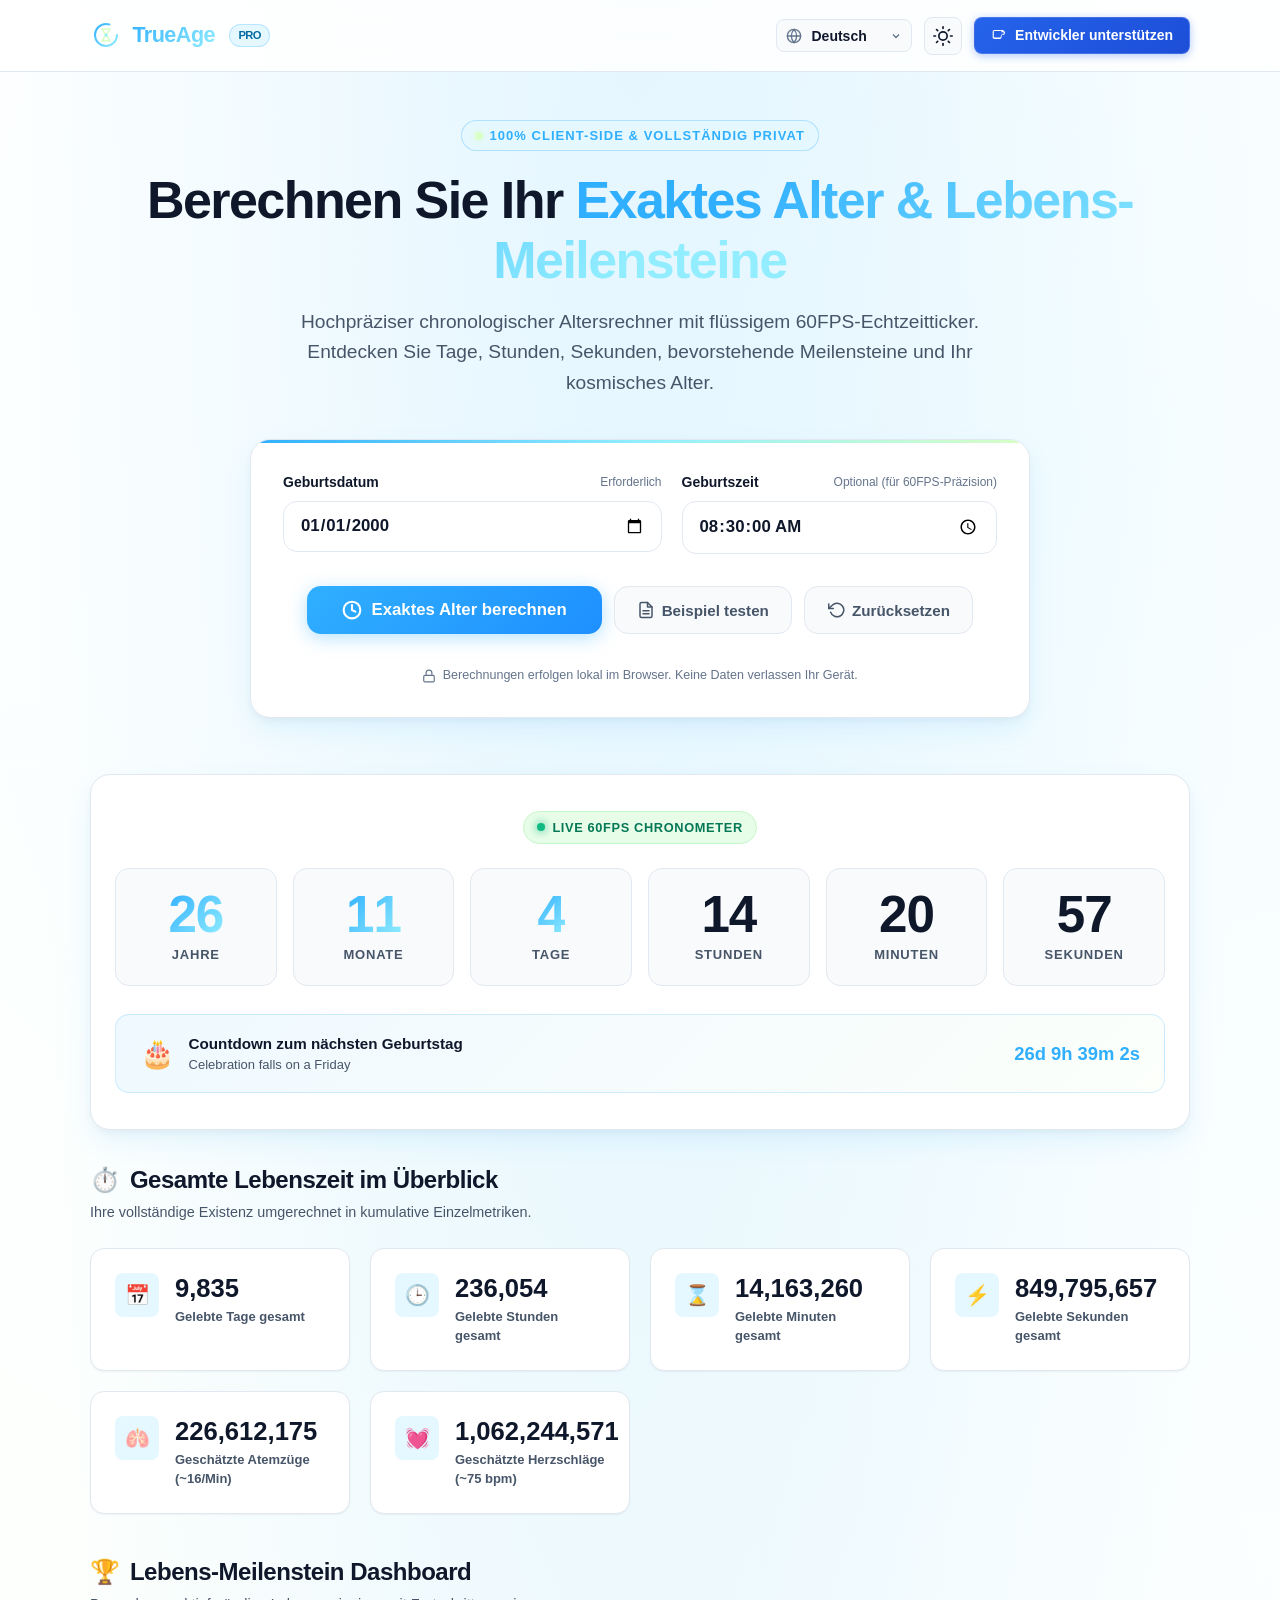
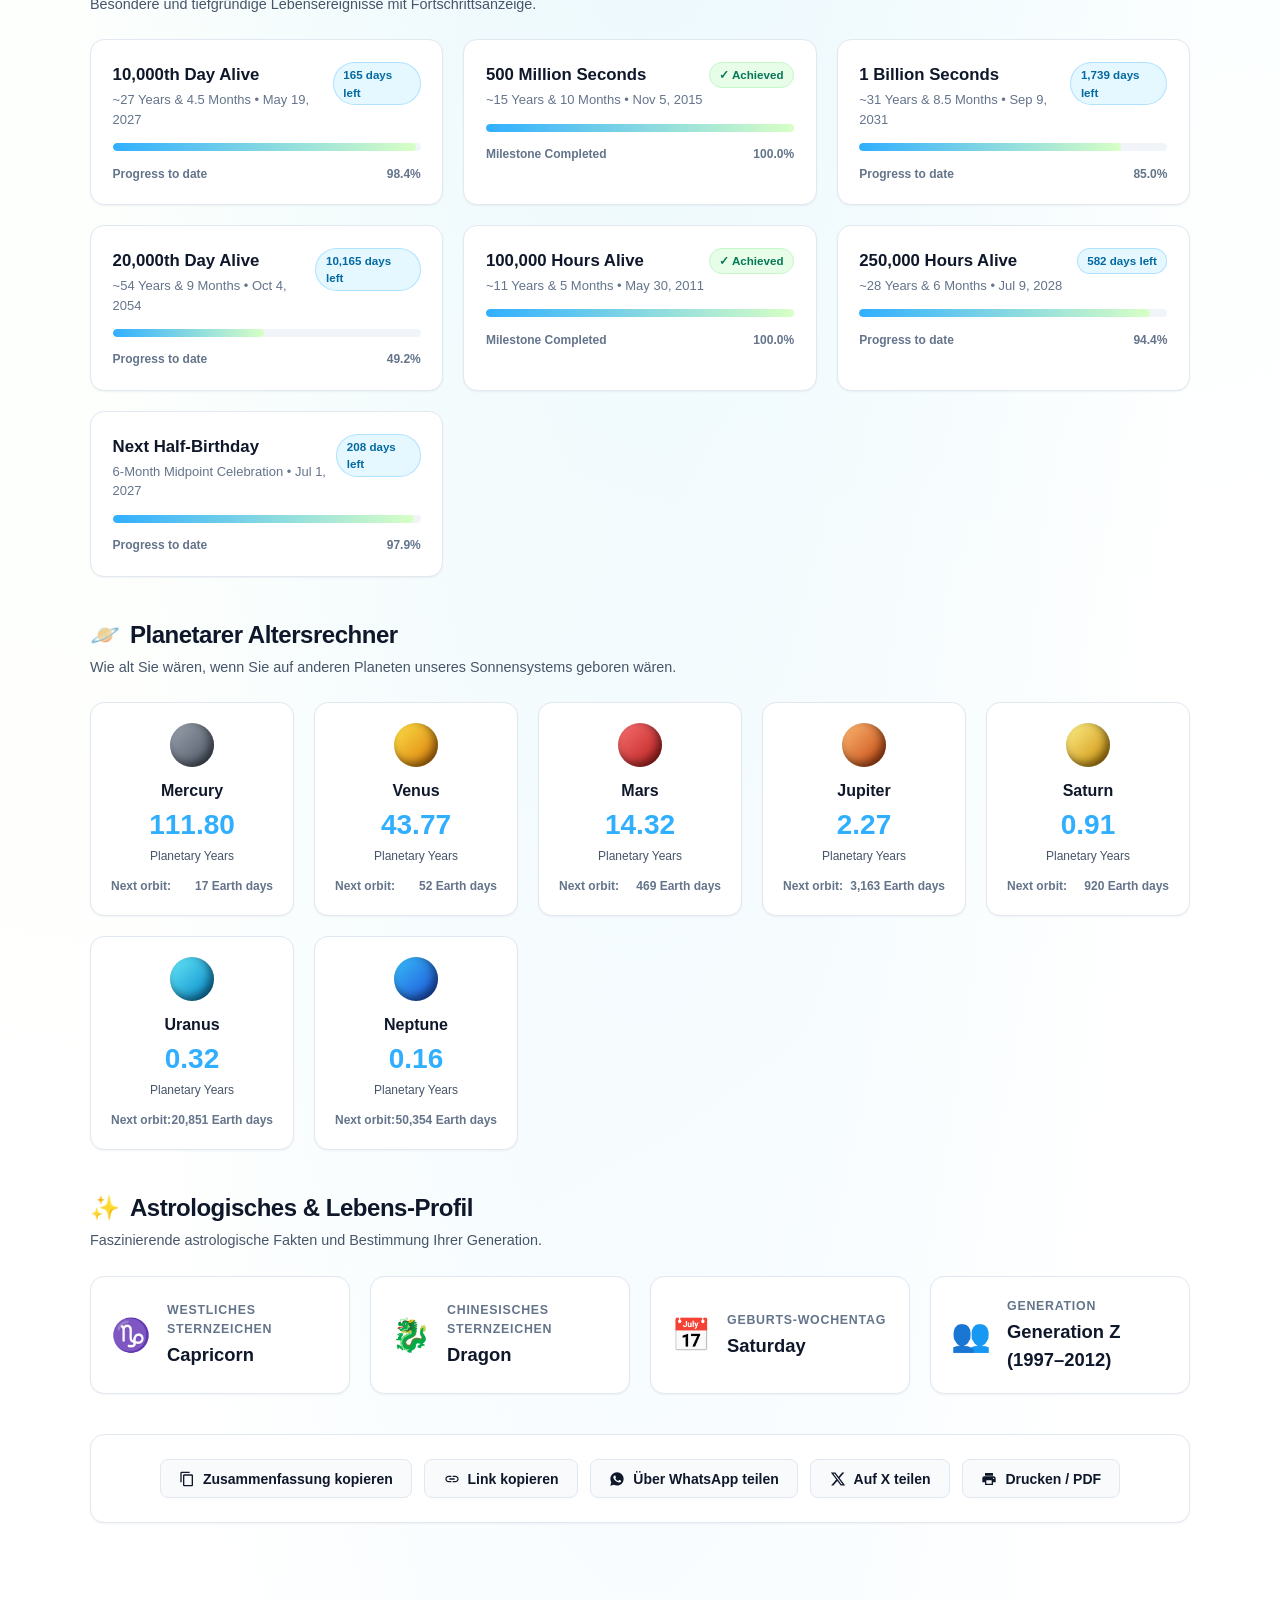
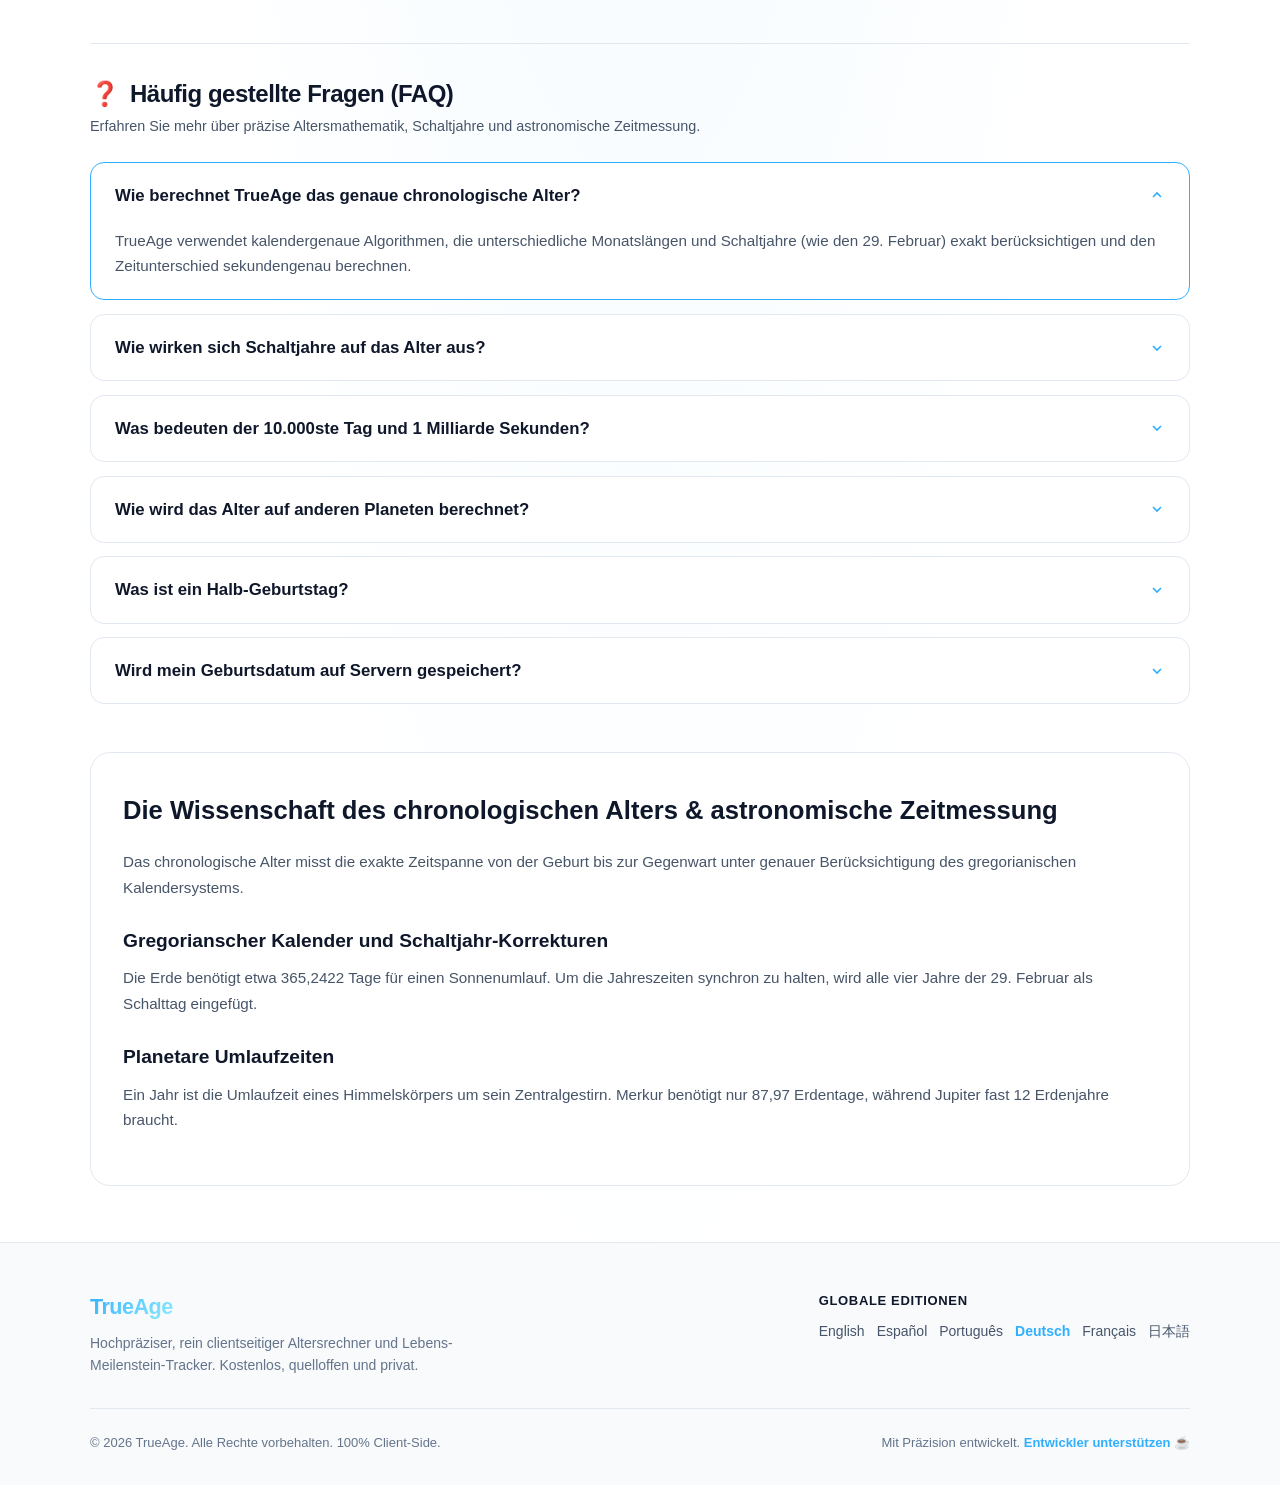
==== commit b9d8b24b: "Update developer support link to Gumroad across all pages and schemas" ====
--- a/de/index.html
+++ b/de/index.html
@@ -145,7 +145,7 @@
     "author": {
       "@type": "Person",
       "name": "Kishara Dilshan",
-      "url": "https://ko-fi.com/kishara"
+      "url": "https://kisharadilshan.gumroad.com/coffee"
     }
   }
   </script>
@@ -264,7 +264,7 @@
           </svg>
         </button>
 
-        <a href="https://ko-fi.com/kishara" target="_blank" rel="noopener noreferrer" class="btn-support" aria-label="Entwickler unterstützen">
+        <a href="https://kisharadilshan.gumroad.com/coffee" target="_blank" rel="noopener noreferrer" class="btn-support" aria-label="Entwickler unterstützen">
           <svg viewBox="0 0 24 24">
             <path d="M20.216 6.415l-.132-.666c-.119-.597-.387-1.144-.775-1.583a4.015 4.015 0 0 0-1.745-1.127 5.097 5.097 0 0 0-2.074-.214H5.215C3.765 2.825 2.5 3.99 2.5 5.44v8.326c0 1.45 1.265 2.615 2.715 2.615h7.828c1.368 0 2.496-.98 2.686-2.316l.487-3.418h1.831c1.232 0 2.29-.838 2.535-2.031l.634-3.197a2.532 2.532 0 0 0-.000-1.004zm-3.528 3.791h-1.63l-.442 3.097a1.008 1.008 0 0 1-1.002.871H5.215a1.01 1.01 0 0 1-1.01-1.01V5.44a1.01 1.01 0 0 1 1.01-1.01h9.324c.732 0 1.343.518 1.472 1.24l.677 4.536zm2.036-1.077c-.082.404-.442.687-.855.687h-.764l-.568-3.811h1.332c.504 0 .937.362 1.012.862l.143.719-.300 1.543z"/>
           </svg>
@@ -672,7 +672,7 @@
           &copy; <span id="currentYear">2026</span> TrueAge. Alle Rechte vorbehalten. 100% Client-Side.
         </div>
         <div class="footer-credit">
-          Mit Präzision entwickelt. <a href="https://ko-fi.com/kishara" target="_blank" rel="noopener noreferrer">Entwickler unterstützen ☕</a>
+          Mit Präzision entwickelt. <a href="https://kisharadilshan.gumroad.com/coffee" target="_blank" rel="noopener noreferrer">Entwickler unterstützen ☕</a>
         </div>
       </div>
     </div>
--- a/style.css
+++ b/style.css
@@ -348,7 +348,7 @@
   display: block;
 }
 
-/* Ko-fi Support CTA */
+/* Gumroad Support CTA */
 .btn-support {
   display: inline-flex;
   align-items: center;
